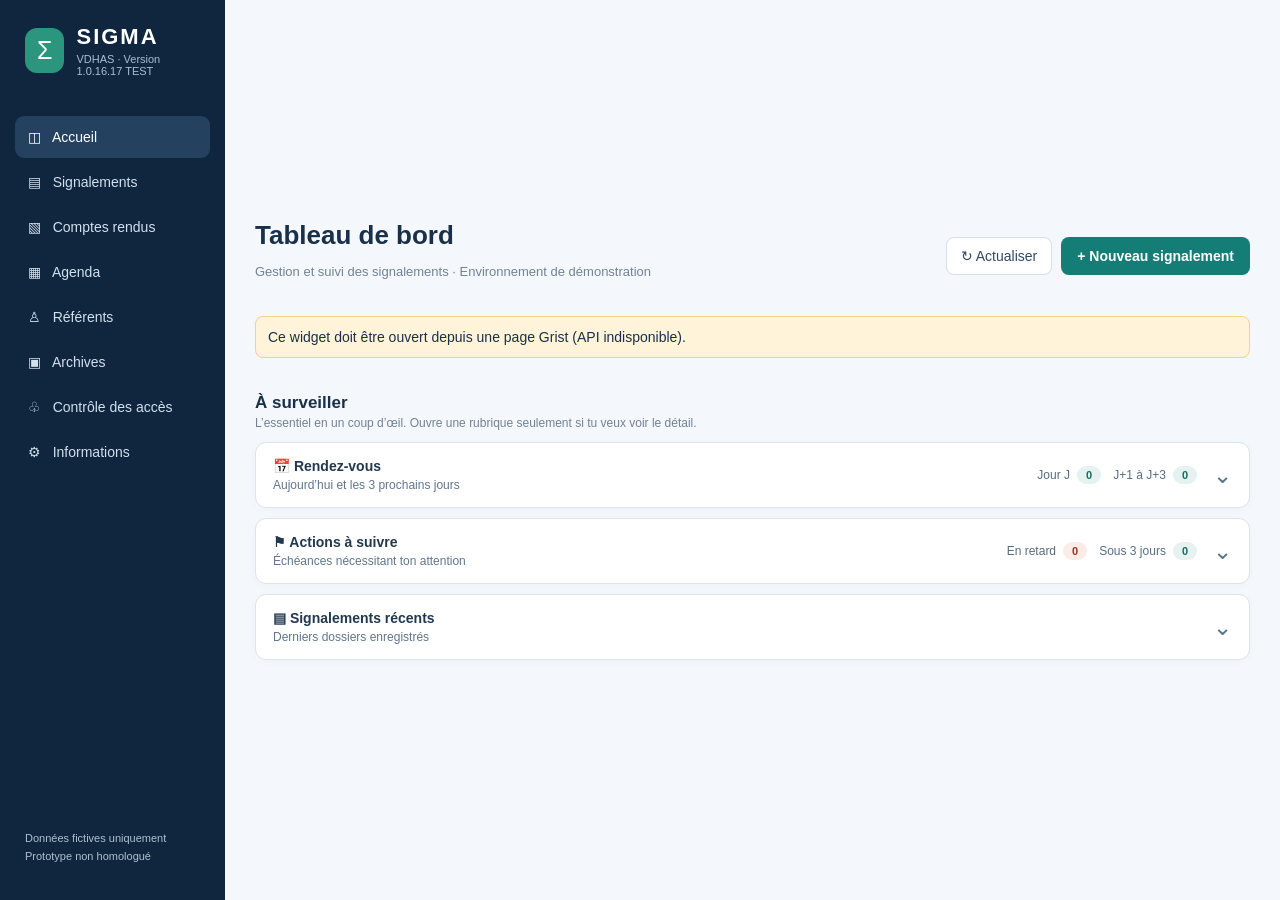
==== index.html @ c0d32aaf "Add files via upload" ====
<!DOCTYPE html>

<html lang="fr"><head><meta charset="utf-8"/><meta content="width=device-width,initial-scale=1" name="viewport"/><title>SIGMA — Signalements</title><link href="style.css" rel="stylesheet"/><script src="https://docs.getgrist.com/grist-plugin-api.js"></script></head>
<body><div class="shell"><aside class="sidebar"><div class="brand"><span class="brand-icon">Σ</span><div><strong>SIGMA</strong><small>VDHAS · Version 1.0.16.17 TEST</small></div></div><nav><button class="nav active" data-view="dashboard">◫   Accueil</button><button class="nav" data-view="dossiers">▤   Signalements</button><button class="nav" data-view="documents">▧   Comptes rendus</button><button class="nav" data-view="agenda">▦   Agenda</button><button class="nav" data-view="users">♙   Référents</button><button class="nav" data-view="archives">▣   Archives</button><button class="nav" data-view="audit">♧   Contrôle des accès</button><button class="nav" data-view="settings">⚙   Informations</button></nav><div class="side-foot">Données fictives uniquement<br/>Prototype non homologué</div></aside>
<main><header><div><h1 id="page-title">Tableau de bord</h1><p class="muted">Gestion et suivi des signalements · Environnement de démonstration</p></div><div class="head-actions"><button class="secondary" id="refresh">↻ Actualiser</button><button class="primary" id="add">+ Nouveau signalement</button></div></header><div aria-live="polite" id="notice" role="status"></div><section class="view" id="dashboard">
<div class="metrics" id="metrics"></div>
<div class="sigma-home-intro"><h2>À surveiller</h2><p class="muted">L’essentiel en un coup d’œil. Ouvre une rubrique seulement si tu veux voir le détail.</p></div>
<div class="sigma-home-compact">
<details class="sigma-home-detail" id="sigma-home-rdv-detail">
<summary><span class="sigma-home-detail-heading"><strong>📅 Rendez-vous</strong><small>Aujourd’hui et les 3 prochains jours</small></span><span class="sigma-home-counters"><span>Jour J <b aria-live="polite" class="home-count" id="home-today-count">0</b></span><span>J+1 à J+3 <b aria-live="polite" class="home-count" id="home-next-count">0</b></span></span><span aria-hidden="true" class="sigma-home-chevron">⌄</span></summary>
<div class="sigma-home-detail-content"><div class="sigma-home-detail-actions"><button class="link" id="home-open-agenda" type="button">Ouvrir l’agenda →</button></div><div class="home-agenda-grid"><div class="home-agenda-block"><h3>Aujourd’hui</h3><div class="home-items" id="home-today"></div></div><div class="home-agenda-block"><h3>Trois prochains jours</h3><div class="home-items" id="home-next"></div></div></div></div>
</details>
<details class="sigma-home-detail" id="sigma-home-tasks-detail">
<summary><span class="sigma-home-detail-heading"><strong>⚑ Actions à suivre</strong><small>Échéances nécessitant ton attention</small></span><span class="sigma-home-counters"><span>En retard <b aria-live="polite" class="home-count sigma-late-count" id="sigma-tasks-late-count">0</b></span><span>Sous 3 jours <b aria-live="polite" class="home-count" id="sigma-tasks-next-count">0</b></span></span><span aria-hidden="true" class="sigma-home-chevron">⌄</span></summary>
<div class="sigma-home-detail-content"><div class="home-agenda-grid"><div class="home-agenda-block"><h3>Échéances dépassées</h3><div class="home-items" id="sigma-tasks-late"></div></div><div class="home-agenda-block"><h3>À échéance sous 3 jours</h3><div class="home-items" id="sigma-tasks-next"></div></div></div></div>
</details>
<details class="sigma-home-detail" id="sigma-home-recent-detail">
<summary><span class="sigma-home-detail-heading"><strong>▤ Signalements récents</strong><small>Derniers dossiers enregistrés</small></span><span aria-hidden="true" class="sigma-home-chevron">⌄</span></summary>
<div class="sigma-home-detail-content"><div class="sigma-home-detail-actions"><button class="link" id="all" type="button">Voir tous les dossiers →</button></div><div id="recent"></div></div>
</details>
</div>
</section><section class="view hidden" id="dossiers"><div class="toolbar"><input id="search" placeholder="Rechercher un numéro, un objet, une académie…" type="search"/><select id="filter-status"><option value="">Tous les statuts</option></select><select id="filter-motif"><option value="">Tous les motifs</option></select><select aria-label="Afficher les dossiers actifs ou archivés" id="filter-archive"><option value="active">Dossiers actifs</option><option value="archives">Archives</option><option value="all">Tous les dossiers</option></select><select aria-label="Année d’archivage" disabled="" id="filter-archive-year"><option value="">Toutes les années</option></select><button class="secondary" id="clear">Réinitialiser</button></div><div class="panel"><div class="panel-head"><h2>Bibliothèque des signalements</h2><span class="muted" id="count"></span></div><div class="table-wrap"><table><thead><tr><th>Numéro</th><th>Objet</th><th>Académie</th><th>Motifs</th><th>Référents affectés</th><th>Statut</th><th>Ouverture</th><th></th></tr></thead><tbody id="rows"></tbody></table></div></div></section>
<section aria-label="Archives annuelles" class="view hidden" id="archives">
<div class="panel">
<div class="panel-head"><div><h2>Archives des signalements</h2><p class="muted">Choisis une année pour consulter les dossiers clôturés archivés.</p></div><span class="muted" id="archives-total"></span></div>
<div aria-label="Années disponibles" class="sigma-archive-years" id="archives-years"></div>
<div class="hidden" id="archives-list">
<div class="sigma-archive-list-top"><button class="secondary" id="archives-back" type="button">← Toutes les années</button><h3 id="archives-selected-title"></h3></div>
<label class="sigma-archive-search">Rechercher dans cette année<input id="archives-search" placeholder="Numéro, objet, académie…" type="search"/></label>
<span class="muted" id="archives-year-count"></span>
<div class="table-wrap"><table><thead><tr><th>Numéro</th><th>Objet</th><th>Académie</th><th>Motifs</th><th>Référents affectés</th><th>Statut</th><th>Ouverture</th><th></th></tr></thead><tbody id="archives-rows"></tbody></table></div>
</div>
</div>
</section><section class="view hidden" id="suivi"><div class="panel"><div class="panel-head"><h2 id="suivi-title">Fiche du dossier</h2><button class="secondary" id="suivi-back" type="button">← Retour aux signalements</button></div><p class="muted">Données fictives uniquement. Ce module est réservé à l’interface d’administration ; les nouvelles tables doivent être interdites aux référents dans les ACL Grist.</p><div id="suivi-content">
<div class="sigma-dossier-bar"><div><span class="sigma-eyebrow">Dossier sélectionné</span><div class="sigma-summary-caption" id="suivi-summary-caption"></div></div><button class="primary" id="suivi-edit" type="button">Modifier les informations</button></div>
<div aria-label="Rubriques du dossier" class="sigma-tabs" data-sigma-tabs="suivi" role="tablist"><button aria-controls="suivi-tab-overview" aria-selected="true" class="sigma-tab active" data-tab-target="suivi-tab-overview" id="btn-suivi-tab-overview" role="tab" type="button">Vue d’ensemble</button><button aria-controls="suivi-tab-0" aria-selected="false" class="sigma-tab" data-tab-target="suivi-tab-0" id="btn-suivi-tab-0" role="tab" type="button">Personnes</button><button aria-controls="suivi-tab-1" aria-selected="false" class="sigma-tab" data-tab-target="suivi-tab-1" id="btn-suivi-tab-1" role="tab" type="button">Traitement</button><button aria-controls="suivi-tab-2" aria-selected="false" class="sigma-tab" data-tab-target="suivi-tab-2" id="btn-suivi-tab-2" role="tab" type="button">Rendez-vous</button><button aria-controls="suivi-tab-3" aria-selected="false" class="sigma-tab" data-tab-target="suivi-tab-3" id="btn-suivi-tab-3" role="tab" type="button">Comptes rendus</button><button aria-controls="suivi-tab-4" aria-selected="false" class="sigma-tab" data-tab-target="suivi-tab-4" id="btn-suivi-tab-4" role="tab" type="button">Historique</button></div><div aria-labelledby="btn-suivi-tab-overview" class="suivi-section" id="suivi-tab-overview" role="tabpanel">
<div class="sigma-overview-grid" id="suivi-overview"></div>
<details class="sigma-archive-control hidden" id="sigma-archive-control"><summary>Classement et archivage du dossier</summary><div class="sigma-archive-inner"><p class="muted" id="sigma-archive-state"></p><label id="sigma-archive-year-wrap">Année de classement <select aria-label="Année d’archivage" id="sigma-archive-year"></select></label><label for="sigma-archive-reason" id="sigma-archive-reason-label">Motif d’archivage (facultatif)</label><textarea id="sigma-archive-reason" maxlength="500" placeholder="Préciser si nécessaire…" rows="2"></textarea><button class="secondary" id="sigma-archive-button" type="button">Archiver ce dossier</button><p class="muted sigma-archive-help">Le classement ne supprime aucun document et ne remplace pas les contrôles d’accès Grist.</p></div></details>
<details class="sigma-archive-history" id="sigma-archive-history"><summary>Historique de l’archivage <span class="muted" id="sigma-archive-history-count"></span></summary><ol id="sigma-archive-history-list"></ol></details>
<div class="sigma-overview-actions"><h3>Accès rapide</h3><div class="sigma-overview-shortcuts">
<button class="secondary" data-dossier-tab="suivi-tab-0" type="button">Personnes concernées</button>
<button class="secondary" data-dossier-tab="suivi-tab-1" type="button">Actions et mesures</button>
<button class="secondary" data-dossier-tab="suivi-tab-2" type="button">Rendez-vous</button>
<button class="secondary" data-dossier-tab="suivi-tab-3" type="button">Comptes rendus</button>
<button class="secondary" data-dossier-tab="suivi-tab-4" type="button">Historique</button>
</div></div></div><div aria-labelledby="btn-suivi-tab-0" class="suivi-section hidden" id="suivi-tab-0" role="tabpanel"><details class="sigma-fold" open=""><summary><span>Personnes concernées</span></summary><div class="sigma-fold-body"><div class="panel-head"><button class="primary" id="suivi-add-person" type="button">+ Nouvelle personne</button></div><div class="table-wrap"><table><thead><tr><th>Identifiant fictif / libellé</th><th>Rôle dans le dossier</th><th>Catégorie</th><th>Action</th></tr></thead><tbody id="suivi-personnes"></tbody></table></div><form class="inline-form" id="existing-person-form"><label>Personne déjà enregistrée<select id="suivi-existing-person" required=""></select></label><label>Rôle dans ce dossier<select id="suivi-existing-role" required=""></select></label><button class="secondary" type="submit">Associer au dossier</button></form></div></details></div><div aria-labelledby="btn-suivi-tab-1" class="suivi-section hidden" id="suivi-tab-1" role="tabpanel"><details class="sigma-fold"><summary><span>Actions et mesures</span></summary><div class="sigma-fold-body"><form class="form-grid" id="action-form"><label>Date<input id="action-date" required="" type="date"/></label><label>Type d’action<select id="action-type" required=""></select></label><label>État<select id="action-etat"><option value="prévue">Prévue</option><option value="en cours">En cours</option><option value="réalisée">Réalisée</option><option value="annulée">Annulée</option></select></label><label>Date limite (facultative)<input id="action-deadline" type="date"/><small class="muted">Échéance prévisionnelle, distincte de la date de l’action</small></label><label class="wide">Description fictive<textarea id="action-description" maxlength="3000" required="" rows="3"></textarea></label><div class="form-actions wide"><button class="primary" id="action-save" type="submit">Ajouter l’action</button></div></form><div class="table-wrap"><table><thead><tr><th>Date</th><th>Type</th><th>Description</th><th>Échéance</th><th>État</th><th>Suivi</th></tr></thead><tbody id="suivi-actions"></tbody></table></div></div></details></div><div aria-labelledby="btn-suivi-tab-2" class="suivi-section hidden" id="suivi-tab-2" role="tabpanel"><details class="sigma-fold"><summary><span>Rendez-vous et échéances du dossier</span></summary><div class="sigma-fold-body"><div class="panel-head"><button class="primary" id="suivi-add-rdv" type="button">+ Ajouter un rendez-vous</button></div><div class="table-wrap"><table><thead><tr><th>Début</th><th>Fin</th><th>Type</th><th>Objet</th><th>Responsable</th><th>État</th><th>Action</th></tr></thead><tbody id="suivi-rdv"></tbody></table></div></div></details></div><div aria-labelledby="btn-suivi-tab-3" class="suivi-section hidden" id="suivi-tab-3" role="tabpanel"><details class="sigma-fold"><summary><span>Comptes rendus et documents</span></summary><div class="sigma-fold-body"><div class="panel-head"><button class="primary" id="suivi-add-document" type="button">+ Nouveau compte rendu</button></div><p class="muted">Chaque validation conserve une version non modifiable depuis le widget. Consultation des versions antérieures disponible.</p><div class="table-wrap"><table><thead><tr><th>Titre</th><th>Type</th><th>État</th><th>Version</th><th>Action</th></tr></thead><tbody id="suivi-documents"></tbody></table></div></div></details></div><div aria-labelledby="btn-suivi-tab-4" class="suivi-section hidden" id="suivi-tab-4" role="tabpanel"><details class="sigma-fold"><summary><span>Historique des changements de statut</span></summary><div class="sigma-fold-body"><p class="muted">Historique alimenté automatiquement à partir de la V0.5, sans reconstitution des changements antérieurs. L’auteur indiqué est technique et ne constitue pas une preuve d’identité.</p><div class="table-wrap"><table><thead><tr><th>Date</th><th>Ancien statut</th><th>Nouveau statut</th><th>Commentaire</th></tr></thead><tbody id="suivi-historique"></tbody></table></div></div></details></div></div></div></section><section class="view hidden" id="documents"><div class="panel"><div class="panel-head"><h2>Comptes rendus et documents</h2><button class="primary" id="documents-add" type="button">+ Nouveau compte rendu</button></div><p class="muted">Rédaction et versionnement des comptes rendus fictifs. Les versions validées restent conservées dans VERSIONS_DOCUMENTS. Pas de pièce jointe, signature ni partage externe dans cette version.</p><div class="toolbar"><select id="documents-dossier"><option value="">Tous les dossiers</option></select><select id="documents-statut"><option value="">Tous les statuts</option><option value="Brouillon">Brouillon</option><option value="Validé">Validé</option></select></div><div class="table-wrap"><table><thead><tr><th>Dossier</th><th>Titre</th><th>Type</th><th>État</th><th>Dernière version</th><th>Action</th></tr></thead><tbody id="documents-rows"></tbody></table></div></div></section><section class="view hidden" id="agenda"><div class="panel"><div class="panel-head"><h2>Agenda des rendez-vous et échéances</h2><button class="primary" id="agenda-add" type="button">+ Nouvel événement</button></div><p class="muted">Vue de planification de l'administration. Évitez toute information sensible dans les objets et lieux. Aucun courriel ni rappel automatique n'est envoyé.</p><div class="agenda-toolbar"><button aria-label="Période précédente" class="secondary" id="agenda-prev" type="button">←</button><button class="secondary" id="agenda-today" type="button">Aujourd’hui</button><button aria-label="Période suivante" class="secondary" id="agenda-next" type="button">→</button><strong id="agenda-range"></strong><select aria-label="Vue agenda" id="agenda-mode"><option value="jour">Jour</option><option selected="" value="semaine">Semaine</option><option value="mois">Mois</option></select><select aria-label="Filtrer par dossier" id="agenda-dossier"><option value="">Tous les dossiers</option></select><select aria-label="Filtrer par statut" id="agenda-status"><option value="">Tous les états</option><option>Prévu</option><option>Confirmé</option><option>Reporté</option><option>Réalisé</option><option>Annulé</option></select></div><div class="panel-head"><span class="muted" id="agenda-count"></span></div><div class="table-wrap"><table><thead><tr><th>Début</th><th>Fin</th><th>Dossier</th><th>Type</th><th>Objet</th><th>Responsable</th><th>État</th><th>Action</th></tr></thead><tbody id="agenda-rows"></tbody></table></div></div></section><section class="view hidden" id="users"><div class="panel"><div class="panel-head"><h2>Référents et profils de test</h2><button class="primary" id="add-user">+ Ajouter un référent</button></div><p class="muted" style="padding:0 16px">Étape 1 : créez un profil. Étape 2 : cliquez sur « Gérer les accès » pour choisir les dossiers et les droits Lecture / Modification. Les habilitations sont déclaratives et ne remplacent pas les ACL Grist.</p><div class="table-wrap"><table><thead><tr><th>Nom</th><th>Adresse électronique</th><th>Académie</th><th>Rôle</th><th>Actif</th><th>Dossiers affectés</th><th>Actions</th></tr></thead><tbody id="user-rows"></tbody></table></div></div></section><section class="view hidden" id="audit"><div class="panel"><div class="panel-head"><h2>Audit des affectations</h2><button class="secondary" id="run-audit" type="button">↻ Recontrôler</button></div><p class="muted">Contrôles de cohérence des tables UTILISATEURS et HABILITATIONS. Cette analyse ne vérifie pas les règles d'accès Grist et ne prouve pas le cloisonnement des dossiers.</p><div aria-live="polite" class="audit-metrics" id="audit-metrics"></div><div class="table-wrap"><table><thead><tr><th>Gravité</th><th>Contrôle</th><th>Élément</th><th>Correction conseillée</th></tr></thead><tbody id="audit-rows"></tbody></table></div></div><div class="panel prose"><h2>Avant de partager le document</h2><p><strong>Statut sécurité : tests de simulation des ACL effectués, audits réels et nouvelles tables à vérifier.</strong> Les affectations ne constituent toujours pas des restrictions. Le test de non-accès doit être réalisé avec des comptes Grist séparés dans une copie isolée avant tout déploiement.</p><p>Consultez le fichier <code>docs/ACL_PILOTE_V0.3.md</code> inclus dans le ZIP, notamment les vérifications des tables liées et de l'API.</p></div></section><section class="view hidden" id="settings"><div class="panel prose"><h2>À propos de cette version</h2><p>V0.9 : demandes de partage, version figée, revue interne et historique des décisions (aucun accès externe) ; V0.9 : commentaires internes et projets de partage non actifs ; V0.7 : comptes rendus et versions ; V0.6 : agenda, rendez-vous et échéances ; V0.5 : personnes, actions et historique des statuts. Les nouvelles tables ne doivent être accessibles qu’aux gestionnaires habilités. Ce prototype utilise les tables Grist comme base de données. Les référents et affectations sont administrables en V0.3. Les habilitations de la table HABILITATIONS ne sont pas des ACL : consultez le guide de sécurité pour appliquer les restrictions effectives dans Grist.</p><p><strong>Important :</strong> l'autorisation « accès complet au document » donnée au widget ne constitue pas une protection des données. Ne pas y saisir de signalements réels ni inviter d'utilisateurs non habilités.</p><p>Les noms et situations fournis sont inventés. Un utilisateur de test disposant des droits d'édition Grist peut modifier les lignes directement depuis les tables.</p></div></section></main></div>
<div aria-labelledby="modal-title" aria-modal="true" class="overlay hidden" id="modal" role="dialog"><div class="dialog"><div class="dialog-head"><h2 id="modal-title">Nouveau signalement</h2><button aria-label="Fermer" class="icon-button" id="close">✕</button></div><form id="record-form"><input id="record-id" type="hidden"/><div class="form-grid"><label>Numéro de dossier <input id="numero" maxlength="40" placeholder="Généré automatiquement à la création" readonly=""/></label><label>Date de réception <input id="date" required="" type="date"/></label><label>Objet synthétique <input id="objet" maxlength="180" placeholder="Ex. Situation signalée dans un service" required=""/></label><label>Académie <select id="academie" required=""></select></label><label>Statut <select id="statut" required=""></select></label><label>Référent (libellé fictif) <input id="referent" maxlength="120" placeholder="Ex. Référent A"/></label><div aria-labelledby="sigma-assignments-title" class="wide sigma-checkbox-field" role="group"><span class="sigma-checkbox-title" id="sigma-assignments-title">Affectations de référents (propriétaire TEST seulement)</span><div class="checks" id="assignments"></div><small class="muted">Les affectations sont enregistrées dans HABILITATIONS. Elles ne sécurisent pas le dossier sans règles d’accès Grist.</small></div><div aria-labelledby="sigma-motifs-title" class="wide sigma-checkbox-field" role="group"><span class="sigma-checkbox-title" id="sigma-motifs-title">Motifs (plusieurs choix possibles)</span><div class="checks" id="motifs"></div></div><label class="wide">Résumé non nominatif (tests uniquement)<textarea id="resume" maxlength="3000" placeholder="Décrire uniquement une situation fictive" rows="4"></textarea></label></div><div class="form-actions"><button class="secondary" id="cancel" type="button">Annuler</button><button class="primary" id="save" type="submit">Enregistrer</button></div></form></div></div>
<div aria-labelledby="user-title" aria-modal="true" class="overlay hidden" id="user-modal" role="dialog"><div class="dialog"><div class="dialog-head"><h2 id="user-title">Ajouter un référent</h2><button aria-label="Fermer" class="icon-button" id="user-close">✕</button></div><form id="user-form"><input id="user-id" type="hidden"/><div class="form-grid"><label>Nom affiché<input id="user-name" maxlength="120" required=""/></label><label>Adresse électronique<input id="user-email" maxlength="200" required="" type="email"/></label><label>Académie<select id="user-academie" required=""></select></label><label>Profil<select id="user-role"><option value="referent">Référent</option><option value="coordinateur">Coordinateur</option><option value="central">Administrateur métier</option></select></label><label class="wide user-active-toggle"><input checked="" id="user-actif" type="checkbox"/> Référent actif</label></div><div class="form-actions"><button class="secondary" id="user-cancel" type="button">Annuler</button><button class="primary" id="user-save" type="submit">Enregistrer le référent</button></div></form></div></div><div aria-labelledby="access-title" aria-modal="true" class="overlay hidden" id="access-modal" role="dialog"><div class="dialog"><div class="dialog-head"><h2 id="access-title">Affecter des dossiers</h2><button aria-label="Fermer" class="icon-button" id="access-close" type="button">✕</button></div><form id="access-form"><input id="access-user-id" type="hidden"/><p class="muted">Cochez les dossiers autorisés, puis choisissez Lecture ou Modification pour chacun. Le résultat est enregistré dans HABILITATIONS. Ces choix ne constituent pas encore une restriction de sécurité Grist.</p><div class="access-list" id="access-dossiers"></div><div class="form-actions"><button class="secondary" id="access-cancel" type="button">Annuler</button><button class="primary" id="access-save" type="submit">Enregistrer les affectations</button></div></form></div></div><div aria-labelledby="rdv-title" aria-modal="true" class="overlay hidden" id="rdv-modal" role="dialog"><div class="dialog"><div class="dialog-head"><h2 id="rdv-title">Nouveau rendez-vous</h2><button aria-label="Fermer" class="icon-button" id="rdv-close" type="button">✕</button></div><form id="rdv-form"><input id="rdv-id" type="hidden"/><div class="form-grid"><label>Dossier associé<select id="rdv-dossier" required=""></select></label><label>Type d'événement<select id="rdv-type" required=""></select></label><label>Début<input id="rdv-debut" required="" type="datetime-local"/></label><label>Fin<input id="rdv-fin" required="" type="datetime-local"/></label><label>Responsable<select id="rdv-responsable"></select></label><label>Statut<select id="rdv-statut" required=""></select></label><label>Modalité<select id="rdv-modalite"><option>Présentiel</option><option>Téléphone</option><option>Visioconférence</option><option>Autre</option></select></label><label>Lieu générique (facultatif)<input id="rdv-lieu" maxlength="180" placeholder="Sans détail sensible"/></label><label class="wide">Objet synthétique<input id="rdv-objet" maxlength="180" placeholder="Ex. Entretien de suivi — fictif" required=""/></label><div aria-labelledby="sigma-rdv-personnes-title" class="wide sigma-checkbox-field" role="group"><span class="sigma-checkbox-title" id="sigma-rdv-personnes-title">Participants concernés (personnes déjà liées au dossier)</span><div class="checks" id="rdv-personnes"></div></div><label class="wide">Commentaire interne fictif<textarea id="rdv-commentaire" maxlength="2000" rows="3"></textarea></label></div><div class="form-actions"><button class="secondary hidden" id="rdv-delete" type="button">Annuler ce rendez-vous</button><button class="secondary" id="rdv-cancel" type="button">Fermer</button><button class="primary" id="rdv-save" type="submit">Enregistrer</button></div></form></div></div><div aria-labelledby="person-title" aria-modal="true" class="overlay hidden" id="person-modal" role="dialog"><div class="dialog"><div class="dialog-head"><h2 id="person-title">Ajouter une personne fictive</h2><button aria-label="Fermer" class="icon-button" id="person-close" type="button">✕</button></div><form id="person-form"><div class="form-grid"><label>Libellé fictif<input id="person-label" maxlength="120" placeholder="Ex. Personne TEST 01" required=""/></label><label>Catégorie / fonction (facultatif)<input id="person-category" maxlength="120" placeholder="Ex. Agent fictif"/></label><label class="wide">Rôle dans ce dossier<select id="person-role" required=""></select></label></div><div class="form-actions"><button class="secondary" id="person-cancel" type="button">Annuler</button><button class="primary" id="person-save" type="submit">Ajouter au dossier</button></div></form></div></div><div aria-labelledby="document-title" aria-modal="true" class="overlay hidden" id="document-modal" role="dialog"><div class="dialog document-dialog"><div class="dialog-head"><h2 id="document-title">Nouveau compte rendu</h2><button aria-label="Fermer" class="icon-button" id="document-close" type="button">✕</button></div><div aria-label="Sections du compte rendu" class="sigma-tabs sigma-document-tabs" data-sigma-tabs="document" role="tablist"><button aria-controls="document-tab-edit" aria-selected="true" class="sigma-tab active" data-tab-target="document-tab-edit" id="btn-document-tab-edit" role="tab" type="button">Rédaction</button><button aria-controls="document-tab-history" aria-selected="false" class="sigma-tab" data-tab-target="document-tab-history" disabled="" id="btn-document-tab-history" role="tab" type="button">Versions</button><button aria-controls="document-tab-read" aria-selected="false" class="sigma-tab" data-tab-target="document-tab-read" disabled="" id="btn-document-tab-read" role="tab" type="button">Relecture interne</button><button aria-controls="document-tab-share" aria-selected="false" class="sigma-tab" data-tab-target="document-tab-share" disabled="" id="btn-document-tab-share" role="tab" type="button">Validation externe et diffusion</button><button aria-controls="document-tab-tracking" aria-selected="false" class="sigma-tab" data-tab-target="document-tab-tracking" disabled="" id="btn-document-tab-tracking" role="tab" type="button">Suivi des partages</button></div><form id="document-form"><input id="document-id" type="hidden"/><div aria-labelledby="btn-document-tab-edit" class="sigma-tab-panel" id="document-tab-edit" role="tabpanel"><div class="form-grid"><label>Dossier<select id="document-dossier" required=""></select></label><label>Type<select id="document-type"><option>Compte rendu d'entretien</option><option>Compte rendu de réunion</option><option>Note de suivi</option><option>Courrier</option><option>Autre document</option></select></label><label class="wide">Titre<input id="document-name" maxlength="180" required=""/></label><label class="wide">Contenu du document (fictif uniquement)<textarea id="document-content" maxlength="30000" required="" rows="12"></textarea></label><label class="wide">Mention d'auteur (non certifiée)<input id="document-author" maxlength="120" value="Widget SIGMA"/></label></div><div class="form-actions"><button class="secondary" id="document-cancel" type="button">Fermer</button><button class="secondary hidden" id="document-revision" type="button">Nouvelle révision</button><button class="secondary" id="document-save" type="submit">Enregistrer le brouillon</button><button class="primary" id="document-validate" type="button">Valider</button></div></div><div aria-labelledby="btn-document-tab-history" class="sigma-tab-panel hidden" id="document-tab-history" role="tabpanel"><div class="document-versions hidden" id="document-versions"><details class="sigma-fold"><summary>Historique des versions</summary><div class="sigma-fold-body"><div id="document-versions-list"></div><p class="muted">Une version validée ne peut pas être écrasée par le widget. Les propriétaires du document Grist conservent toutefois la capacité technique de modifier les tables.</p></div></details></div></div></form><div aria-labelledby="btn-document-tab-read" class="sigma-tab-panel hidden" id="document-tab-read" role="tabpanel"><section aria-label="Lecture et commentaires" class="sigma-document-reading"><p class="muted">Sélectionne une version : son texte et les commentaires internes des gestionnaires apparaissent ensemble. Ces commentaires ne doivent jamais être transmis dans une copie destinée à la personne concernée.</p><div class="sigma-read-layout"><section aria-label="Texte de la version" class="sigma-read-text"><h3>Texte du compte rendu</h3><p class="muted" id="read-version-meta"></p><div aria-label="Contenu de la version sélectionnée" class="sigma-read-content" id="read-version-content" role="region"></div></section><section aria-label="Commentaires de la version" class="sigma-read-comments"><h3>Commentaires internes de cette version</h3><div id="document-comments-list"></div><form class="collab-form" id="comment-form"><input id="comment-doc-id" type="hidden"/><div class="form-grid"><label>Version commentée<select id="comment-version" required=""></select></label><label>Auteur (mention déclarative)<input id="comment-author" maxlength="120" required="" value="Gestionnaire SIGMA TEST"/></label><label class="wide">Observation interne<textarea id="comment-content" maxlength="3000" required="" rows="3"></textarea></label></div><div class="form-actions"><button class="secondary" id="comment-save" type="submit">Ajouter le commentaire</button></div></form></section></div></section></div><div aria-labelledby="btn-document-tab-share" class="sigma-tab-panel hidden" id="document-tab-share" role="tabpanel"><section aria-label="Partages préparatoires" class="document-versions hidden" id="document-collaboration"><h3>Validation externe et diffusion</h3><div class="sigma-workflow-guide"><h4>À qui transmettre ce compte rendu ?</h4><p><strong>Relecture interne :</strong> réservée aux gestionnaires habilités, dans l’onglet « Relecture interne ». Les commentaires internes ne sont pas transmis aux invités.</p><p><strong>Validation par la personne concernée :</strong> circuit de demandes de correction et validation finale en cours de développement. Ne pas utiliser le partage préparatoire comme preuve de validation.</p><p><strong>Diffusion à un destinataire :</strong> prépare une copie d’une version validée, avec droit de lecture ou de commentaire. L’accès externe reste fermé tant que les ACL et le circuit de consultation ne sont pas vérifiés.</p></div><p class="sigma-share-security" role="status"><strong>TEST — accès externe fermé.</strong> Le compte rendu est préparé pour un destinataire, mais aucun lien de consultation n’est activé. L’expiration et la révocation côté serveur restent à valider.</p><div class="sigma-share-intro"><h4>Que souhaites-tu faire ?</h4><p><strong>Transmettre une copie à un destinataire :</strong> utilise le formulaire ci-dessous, puis retrouve sa demande dans le suivi.</p><p><strong>Demander la validation à la personne ayant signalé :</strong> ce circuit spécifique (validation ou demande de corrections) n’est pas encore disponible. Il ne faut pas utiliser une diffusion ordinaire à sa place.</p><p><strong>Échanger entre gestionnaires :</strong> utilise l’onglet « Relecture interne » ; ces commentaires ne sont pas visibles par les invités.</p></div><details class="sigma-fold sigma-new-share" id="sigma-new-share" open=""><summary>1. Préparer une nouvelle diffusion</summary><div class="sigma-fold-body"><p class="muted">Indique à qui tu souhaites transmettre une copie, quelle version et avec quels droits. Cette démarche ne demande pas à la personne de valider le compte rendu. En TEST, préparer une demande ne donne aucun accès externe.</p><form class="collab-form" id="share-form"><input id="share-doc-id" type="hidden"/><div class="form-grid"><label>Destinataire (TEST)<input id="share-name" maxlength="120" placeholder="Ex. Personne TEST A" required=""/></label><label>Adresse e-mail (TEST)<input id="share-email" maxlength="200" placeholder="test@example.org" required="" type="email"/></label><label>Version validée à partager<select id="share-version" required=""></select></label><label>Droit demandé<select id="share-right"><option value="lecture">Lecture</option><option value="commentaire">Lecture et commentaires</option></select></label><label>Échéance souhaitée<input id="share-expiry" required="" type="date"/></label><label class="wide">Message d'accompagnement (sans information sensible)<textarea id="share-message" maxlength="500" rows="2"></textarea></label></div><div class="form-actions"><button class="primary" id="share-save" type="submit">Enregistrer ce destinataire</button></div></form></div></details>
<details class="sigma-fold sigma-mail-fold"><summary>2. Préparer le courriel Outlook (facultatif)</summary><div class="sigma-fold-body"><div class="mail-feature">
<h3>Courriel préparatoire — aucun accès externe</h3>
<p class="muted">Choisis une demande vérifiée et un modèle : le message se prépare automatiquement. Tes corrections manuelles sont préservées ; une confirmation est demandée avant de les remplacer.</p>
<p class="muted"><strong>Attention :</strong> uniquement des informations fictives. L'ouverture d'Outlook n'envoie pas le courriel, ne partage pas le document et ne prouve aucun envoi. Aucun lien de consultation n'est généré.</p>
<div class="form-grid">
<label>Demande vérifiée<select id="mail-share"><option value="">Sélectionner une demande vérifiée…</option></select></label>
<label>Modèle actif<select id="mail-template"><option value="">Sélectionner un modèle…</option></select></label>
<label class="wide">Objet modifiable<input id="mail-subject" maxlength="250"/></label>
<label class="wide">Message modifiable<textarea id="mail-body" maxlength="10000" rows="7"></textarea></label>
</div>
<div class="form-actions"><button class="secondary" id="mail-preview" type="button">Actualiser depuis le modèle (remplacer)</button><button class="secondary" id="mail-copy" type="button">Copier le courriel</button><button class="primary" id="mail-open" type="button">Ouvrir la messagerie</button></div>
<p aria-live="polite" class="muted" id="mail-info"></p>
<details class="mail-model-admin"><summary>Gérer les modèles de courriels</summary>
<p class="muted">Variables autorisées : {destinataire}, {droit}, {expiration}, {version}. Les noms de dossier, les faits et les données nominatives ne sont jamais ajoutés automatiquement.</p>
<form class="collab-form" id="mail-template-form"><input id="mail-template-id" type="hidden"/>
<div class="form-grid">
<label>Code unique<input id="mail-model-code" maxlength="60" required=""/></label>
<label>Libellé<input id="mail-model-label" maxlength="150" required=""/></label>
<label class="wide">Objet du modèle<input id="mail-model-subject" maxlength="250" required=""/></label>
<label class="wide">Corps du modèle<textarea id="mail-model-body" maxlength="10000" required="" rows="5"></textarea></label>
<label class="active-check"><input checked="" id="mail-model-active" type="checkbox"/> Modèle actif</label>
</div><div class="form-actions"><button class="secondary" id="mail-model-new" type="button">Nouveau modèle</button><button class="primary" id="mail-model-save" type="submit">Enregistrer le modèle</button></div></form>
</details>
</div>
</div></details></section></div><div aria-labelledby="btn-document-tab-tracking" class="sigma-tab-panel hidden" id="document-tab-tracking" role="tabpanel"><section class="document-versions hidden" id="document-tracking"><h3>Suivi des partages</h3><p class="muted">Retrouve les destinataires déjà enregistrés, contrôle les demandes et consulte l’historique. Pour créer une nouvelle diffusion, utilise l’onglet « Validation externe et diffusion ».</p><details class="sigma-fold sigma-tracking-search"><summary id="sigma-exchanges-heading">Rechercher un destinataire</summary><div class="sigma-fold-body sigma-exchanges">
<p class="muted">Recherche rapide parmi les destinataires déjà enregistrés. Les commentaires des invités restent dans SIGMA - Consultations et ne sont pas consultables ici.</p>
<label class="sigma-exchange-search">Rechercher un destinataire ou un statut <input autocomplete="off" id="sigma-exchange-filter" maxlength="200" placeholder="Nom, adresse, statut…" type="search"/></label>
<p aria-live="polite" class="muted" id="sigma-exchange-summary"></p>
<div aria-live="polite" id="sigma-invited-exchanges"></div>
</div></details><details class="sigma-fold sigma-tracking-list" id="sigma-tracking-list"><summary>Demandes en cours et historique</summary><div class="sigma-fold-body"><div id="document-shares-list"></div></div></details></section></div></div></div><div aria-label="Consultation version" aria-modal="true" class="overlay hidden" id="version-modal" role="dialog"><div class="dialog document-dialog"><div class="dialog-head"><h2 id="version-title">Version</h2><button class="icon-button" id="version-close" type="button">✕</button></div><p class="muted" id="version-metadata"></p><pre class="version-content" id="version-content"></pre></div></div><script src="app.js"></script></body></html>
---- style.css ----
:root{font-family:Inter,"Segoe UI",Arial,sans-serif;color:#19304a;background:#f4f7fb;font-size:14px}*{box-sizing:border-box}body{margin:0}.shell{min-height:100vh;display:grid;grid-template-columns:225px minmax(0,1fr)}.sidebar{background:#10263f;color:#fff;display:flex;flex-direction:column;padding:24px 15px}.brand{display:flex;gap:12px;align-items:center;margin:0 10px 36px}.brand strong{display:block;letter-spacing:2px;font-size:22px}.brand small{display:block;color:#a7bfd2;font-size:11px;margin-top:3px}.brand-icon{background:#2b967d;padding:8px 12px;border-radius:12px;font-size:25px}.nav{display:block;width:100%;border:0;background:transparent;color:#d2e0ed;text-align:left;padding:13px;border-radius:9px;cursor:pointer;margin:3px 0}.nav.active,.nav:hover{background:#24425f;color:#fff}.side-foot{margin-top:auto;color:#adc1d0;font-size:11px;line-height:1.7;padding:10px}main{padding:30px;min-width:0;max-width:1500px;width:100%;margin:auto}header{display:flex;justify-content:space-between;align-items:center;gap:15px;margin-bottom:24px;flex-wrap:wrap}h1{font-size:26px;margin:0 0 5px}h2{font-size:17px;margin:0}.muted{color:#728297;font-size:13px}.head-actions{display:flex;gap:9px}button{font:inherit;cursor:pointer}button:disabled{opacity:.5;cursor:not-allowed}.primary{border:0;border-radius:8px;background:#147d75;color:white;padding:11px 16px;font-weight:600}.primary:hover{background:#096c64}.secondary{border:1px solid #d5deea;border-radius:8px;background:#fff;color:#314964;padding:10px 14px}.secondary:hover{background:#edf4fa}.link{border:0;background:transparent;color:#147d75;font-weight:600}.metrics{display:grid;grid-template-columns:repeat(4,minmax(0,1fr));gap:14px;margin-bottom:20px}.metric,.panel{background:#fff;border:1px solid #e0e8f0;border-radius:12px;box-shadow:0 3px 15px #10263f08}.metric{padding:20px}.metric b{display:block;font-size:27px;margin-top:7px}.metric span{color:#61758c;font-size:12px}.panel{padding:18px;margin-bottom:16px}.panel-head{display:flex;justify-content:space-between;align-items:center;gap:12px;margin-bottom:14px}.toolbar{display:flex;gap:10px;flex-wrap:wrap;margin-bottom:16px}.toolbar input{flex:2;min-width:200px}.toolbar select{flex:1;min-width:150px}input,select,textarea{border:1px solid #ccd8e4;border-radius:8px;padding:10px 11px;font:inherit;background:#fff;color:#21364d;max-width:100%}input:focus,select:focus,textarea:focus{outline:2px solid #a4dad2;outline-offset:1px}.table-wrap{overflow-x:auto}table{width:100%;border-collapse:collapse;text-align:left}th{color:#60758a;font-weight:600;font-size:12px;background:#f8fafc}th,td{padding:12px;border-bottom:1px solid #edf1f6;vertical-align:middle}td{font-size:13px}.pill{display:inline-block;border-radius:30px;padding:5px 10px;font-size:11px;font-weight:600;background:#eaf1fa;color:#3c658c}.pill.done{background:#e3f5ec;color:#1b7750}.pill.wait{background:#fff3da;color:#886211}.row-button{border:1px solid #c8dfde;border-radius:7px;background:#f7ffff;color:#0f756e;padding:7px 11px}.hidden{display:none!important}.overlay{position:fixed;inset:0;background:#0b1e32b0;display:flex;align-items:center;justify-content:center;padding:18px;z-index:20}.dialog{background:#fff;border-radius:14px;width:min(760px,100%);max-height:92vh;overflow:auto;padding:23px}.dialog-head{display:flex;align-items:center;justify-content:space-between;margin-bottom:20px}.icon-button{border:0;background:transparent;font-size:23px;color:#52687c}.form-grid{display:grid;grid-template-columns:1fr 1fr;gap:15px}.form-grid label{display:flex;flex-direction:column;gap:6px;font-weight:600;font-size:12px}.form-grid label.wide{grid-column:1/-1}.checks{display:flex;gap:8px;flex-wrap:wrap;padding:12px;border:1px solid #d8e1ed;border-radius:8px}.checks label{display:flex;flex-direction:row;align-items:center;font-weight:400;font-size:12px;padding:5px 8px;background:#f3f7fb;border-radius:7px}.form-actions{display:flex;justify-content:flex-end;gap:10px;margin-top:22px}.prose{line-height:1.7;max-width:760px}#notice:not(:empty){background:#fff3d9;border:1px solid #f1d48b;border-radius:8px;padding:12px;margin-bottom:15px}#notice.ok{background:#e7f6ed;border-color:#8fdbb1}@media(max-width:800px){.shell{grid-template-columns:1fr}.sidebar{padding:12px;flex-direction:row;gap:10px;align-items:center;flex-wrap:wrap}.brand{margin:0}.sidebar nav{display:flex;gap:2px}.nav{padding:8px}.side-foot{display:none}main{padding:15px}.metrics{grid-template-columns:repeat(2,1fr)}.form-grid{grid-template-columns:1fr}.form-grid label.wide{grid-column:auto}}@media(max-width:460px){.metrics{grid-template-columns:1fr}}

/* V0.2 : affectations */
.assign-item{display:flex!important;align-items:center;gap:10px;flex-wrap:wrap;min-height:34px}.assign-item span{flex:1}.assign-item small{color:var(--muted,#64748b)}.assign-item select{min-width:135px;max-width:180px}.assign-item input{width:auto!important}

/* V0.2.1 : gestion explicite des affectations dans le module Référents */
.access-list{display:flex;flex-direction:column;gap:8px;max-height:48vh;overflow-y:auto;margin-top:14px}.access-item{display:flex;align-items:center;gap:12px;padding:12px;border:1px solid #d8e1ed;border-radius:8px;font-size:13px}.access-item>span{flex:1;min-width:0}.access-item strong,.access-item small{display:block}.access-item small{color:#66778b;margin-top:3px}.access-item select{min-width:150px}.access-item input{flex-shrink:0}@media(max-width:560px){.access-item{flex-wrap:wrap}.access-item select{width:100%}}

/* SIGMA V0.2.1 - Alignement de la case Référent actif */
.form-grid label.user-active-toggle {
  flex-direction: row;
  align-items: center;
  justify-content: flex-start;
  gap: 8px;
}
.form-grid label.user-active-toggle input[type="checkbox"] {
  width: 16px;
  height: 16px;
  margin: 0;
  padding: 0;
  flex: 0 0 16px;
  accent-color: #147d75;
}

/* SIGMA V0.3 — audit des affectations */
.audit-metrics{display:grid;grid-template-columns:repeat(4,minmax(0,1fr));gap:10px;margin:16px 0}.audit-stat{background:#f6f9fc;border:1px solid #dbe5ed;border-radius:9px;padding:13px}.audit-stat b{display:block;font-size:23px}.audit-stat span{color:#61758c;font-size:12px}.pill.audit-error{background:#fbe9e9;color:#9f2727}@media(max-width:800px){.audit-metrics{grid-template-columns:repeat(2,minmax(0,1fr))}}

/* SIGMA V0.5 : suivi par dossier */
.suivi-section{border-top:1px solid #dce6ef;margin-top:20px;padding-top:18px}.suivi-section h3{font-size:16px;margin:0 0 14px}.inline-form{display:flex;gap:10px;align-items:end;flex-wrap:wrap;margin-top:15px}.inline-form label{display:flex;flex-direction:column;gap:5px;flex:1;min-width:180px;font-size:12px;font-weight:600}.inline-form button{min-height:39px}.form-grid>.wide{grid-column:1/-1}.suivi-section .form-grid{margin-bottom:18px}.suivi-section .form-actions{margin-top:0}.suivi-section td{overflow-wrap:anywhere}@media(max-width:700px){.inline-form{align-items:stretch}.inline-form button{width:100%}}

/* SIGMA V0.6 — agenda et modal rendez-vous */
.agenda-toolbar{display:flex;flex-wrap:wrap;gap:10px;align-items:center;margin:14px 0 20px}
.agenda-toolbar strong{min-width:205px;font-size:13px;color:#354d66}
.agenda-toolbar select{max-width:240px;min-width:135px}
#agenda .table-wrap td,#suivi-rdv td{white-space:normal;min-width:88px}
#rdv-modal .dialog{width:min(800px,100%)}
@media(max-width:700px){.agenda-toolbar strong{width:100%}.agenda-toolbar select{flex:1;max-width:none}}

/* SIGMA V0.7 — documents / historique des versions */
.document-dialog{width:min(880px,100%)}
#document-content{font-family:inherit;line-height:1.55;resize:vertical}
.version-content{white-space:pre-wrap;overflow-wrap:anywhere;max-height:55vh;overflow:auto;background:#f8fafc;border:1px solid #dce6ef;padding:20px;border-radius:8px;font-family:inherit;line-height:1.6}
.document-versions{border-top:1px solid #dce6ef;padding-top:16px;margin-top:18px}
.version-entry{display:flex;justify-content:space-between;align-items:center;gap:12px;padding:10px;border:1px solid #e1e8f0;border-radius:8px;margin:8px 0}
.version-entry small{display:block;color:#66778b;font-size:12px;margin-top:3px}
@media(max-width:600px){.version-entry{align-items:stretch;flex-direction:column}}

/* SIGMA V0.8 — collaboration documentaire, uniquement propriétaire dans ce pilote */
.collab-item{display:flex;align-items:flex-start;justify-content:space-between;gap:12px;padding:12px;margin:8px 0;border:1px solid #dce6ef;border-radius:8px;background:#fafcfe}
.collab-item>div{min-width:0;flex:1}.collab-item small{display:block;color:#728297;margin-top:5px}.comment-text{white-space:pre-wrap;overflow-wrap:anywhere;line-height:1.55}.collab-form{padding:14px;border:1px solid #dce6ef;border-radius:9px;background:#f8fafc;margin:12px 0 20px}.collab-subtitle{padding-top:20px;margin-top:20px;border-top:1px solid #dce6ef}
@media(max-width:600px){.collab-item{flex-direction:column}}

/* SIGMA V0.9 : décisions internes de partage */
.share-actions{display:flex;flex-wrap:wrap;align-items:center;gap:6px;justify-content:flex-end}.share-log{margin-top:8px}.share-log summary{cursor:pointer;font-size:12px;color:#345c77}.share-log p{margin:4px 0}.share-actions button:disabled{opacity:.45;cursor:not-allowed}

/* SIGMA V1.0 — courriels préparatoires */
.mail-feature{margin-top:24px;padding:18px;border:1px solid #d6e3eb;border-radius:10px;background:#f8fbfd}.mail-feature h3{margin-top:0}.mail-feature .mail-model-admin{margin-top:16px;border-top:1px solid #d6e3eb;padding-top:12px}.mail-model-admin summary{cursor:pointer;font-weight:650;color:#244960}.mail-feature #mail-info{margin:8px 0 0}.mail-feature .active-check{display:flex!important;flex-direction:row!important;gap:8px;align-items:center}.mail-feature .active-check input{width:16px;height:16px;margin:0;flex:none}


/* SIGMA V1.0.2 - Navigation progressive, sans changement des données */
.sigma-fold-toolbar{display:flex;align-items:center;justify-content:flex-end;flex-wrap:wrap;gap:8px;padding:10px 0 4px}
.sigma-fold-toolbar span{margin-right:auto;color:#50677e;font-size:12px}
.sigma-small-button{font-size:12px!important;padding:7px 10px!important}
.suivi-section{padding-top:0!important;margin-top:10px!important;border-top:0!important}
.sigma-fold{border:1px solid #d9e3ee;border-radius:10px;background:#fff;margin:12px 0;overflow:visible}
.sigma-fold > summary{list-style:none;display:flex;align-items:center;gap:10px;padding:15px 17px;cursor:pointer;color:#193b55;font-size:15px;font-weight:700;user-select:none;border-radius:10px}
.sigma-fold > summary::-webkit-details-marker{display:none}
.sigma-fold > summary::before{content:'▸';font-size:17px;color:#187d79;display:inline-block;width:16px;transition:transform .12s ease}
.sigma-fold[open] > summary::before{transform:rotate(90deg)}
.sigma-fold > summary:hover{background:#f2f8fa}
.sigma-fold > summary:focus-visible{outline:3px solid #258c96;outline-offset:2px}
.sigma-fold[open] > summary{border-bottom:1px solid #e4edf3;border-radius:10px 10px 0 0;background:#f6fafc}
.sigma-fold-body{padding:15px 17px 18px}
.sigma-fold-body > .panel-head{display:flex;justify-content:flex-end;margin-bottom:10px}
.sigma-fold-body > .panel-head h3{display:none}
.sigma-fold-body .mail-feature{border-top:0;margin-top:0;padding-top:0}
#document-versions,#document-collaboration{border-top:0!important;padding-top:0!important}
#document-collaboration .sigma-fold{margin:10px 0}
#document-collaboration .sigma-fold-body{padding:14px}
@media(max-width:700px){.sigma-fold-body{padding:12px}.sigma-fold-toolbar span{width:100%}.sigma-fold > summary{padding:12px}}

/* SIGMA V1.0.4 — Navigation par onglets accessible */
.sigma-tabs{display:flex;flex-wrap:wrap;align-items:center;gap:6px;border-bottom:1px solid #d7e1eb;margin:12px 0 16px;padding-bottom:8px}
.sigma-tab{appearance:none;border:1px solid #cbd8e4;background:#f5f8fc;color:#27445c;padding:10px 13px;border-radius:8px;font-weight:600;cursor:pointer;min-height:42px}
.sigma-tab:hover:not(:disabled){background:#e6eff8}
.sigma-tab.active{background:#153f63;color:#fff;border-color:#153f63}
.sigma-tab:disabled{opacity:.45;cursor:not-allowed}
.sigma-tab:focus-visible{outline:3px solid #2b8bbd;outline-offset:2px}
.sigma-tab-panel{min-width:0}
.sigma-tabs + .suivi-section{margin-top:0}
#suivi-content > .suivi-section .sigma-fold{border:0;box-shadow:none}
#suivi-content > .suivi-section .sigma-fold > summary{display:none}
#suivi-content > .suivi-section .sigma-fold-body{padding:0}
#document-tab-history #document-versions{margin-top:0}
#document-tab-history #document-versions .sigma-fold{border:0}
#document-tab-history #document-versions .sigma-fold > summary{display:none}
#document-tab-collab #document-collaboration{margin-top:0}
@media(max-width:650px){.sigma-tabs{flex-wrap:nowrap;overflow-x:auto;scrollbar-width:thin}.sigma-tab{white-space:nowrap;flex-shrink:0}.sigma-document-tabs{position:static}}

/* SIGMA V1.0.4 : sous-rubriques du volet Commentaires et partages */
#document-collaboration .sigma-fold > summary{min-height:64px;align-items:center}
#document-collaboration .sigma-fold-label{display:flex;flex-direction:column;gap:4px;min-width:0}
#document-collaboration .sigma-fold-label small{font-size:12px;font-weight:400;line-height:1.35;color:#567087}
#document-collaboration .sigma-fold[open] > summary{background:#f0f7f8}

/* SIGMA V1.0.5 — lecture et commentaires côte à côte, partage isolé */
.document-dialog{width:min(1100px,96vw)}
.sigma-read-layout{display:grid;grid-template-columns:minmax(0,1.15fr) minmax(0,1fr);gap:16px;align-items:start}
.sigma-read-text,.sigma-read-comments{min-width:0;border:1px solid #dce6ef;border-radius:10px;background:#fff;padding:16px}
.sigma-read-text h3,.sigma-read-comments h3{margin:0 0 12px;font-size:16px}
.sigma-read-content{white-space:pre-wrap;overflow-wrap:anywhere;line-height:1.65;min-height:140px;max-height:55vh;overflow:auto;padding:16px;border:1px solid #e0e8ee;background:#f7fafc;border-radius:8px}
#document-tab-read .collab-form{margin-bottom:0}
#document-tab-read #document-comments-list{max-height:260px;overflow:auto}
#document-tab-read #comment-version{width:100%}
#document-tab-share #document-collaboration{margin-top:0}
#document-tab-share .sigma-mail-fold{margin-top:18px}
@media(max-width:760px){.sigma-read-layout{grid-template-columns:1fr}.sigma-read-content{max-height:36vh}.document-dialog{width:min(96vw,100%)}}


/* SIGMA V1.0.6 — dossier unifié, vue d’ensemble et navigation contextuelle */
.sigma-dossier-bar{display:flex;justify-content:space-between;align-items:center;gap:16px;padding:14px 17px;margin:8px 0 16px;background:#f2f7fb;border:1px solid #dbe5ef;border-radius:10px;flex-wrap:wrap}
.sigma-eyebrow{display:block;font-size:11px;font-weight:700;text-transform:uppercase;letter-spacing:.07em;color:#527085}
.sigma-summary-caption{font-size:15px;font-weight:600;color:#19304a;margin-top:4px}
.sigma-overview-grid{display:grid;grid-template-columns:repeat(2,minmax(0,1fr));gap:12px}
.sigma-overview-card{background:#fff;border:1px solid #dce6ef;border-radius:10px;padding:15px;min-width:0;overflow-wrap:anywhere}
.sigma-overview-card>span{display:block;color:#587186;font-size:12px;font-weight:600;margin-bottom:8px}
.sigma-overview-card>div{font-weight:600;line-height:1.5;white-space:pre-wrap}
.sigma-overview-card .pill{font-weight:600}
.sigma-overview-wide{grid-column:1/-1}
.sigma-overview-counts{display:flex;flex-wrap:wrap;gap:8px}
.sigma-overview-counts>span{padding:5px 9px;background:#edf5f8;border:1px solid #dbeaf0;border-radius:6px;font-weight:600;font-size:12px}
.sigma-overview-last{font-size:12px;color:#587186;margin:12px 0 0}
.sigma-overview-actions{margin-top:18px;border-top:1px solid #e2e9f0;padding-top:14px}
.sigma-overview-actions h3{font-size:15px;margin:0 0 10px}
.sigma-overview-shortcuts{display:flex;flex-wrap:wrap;gap:8px}
@media(max-width:720px){.sigma-overview-grid{grid-template-columns:1fr}.sigma-overview-wide{grid-column:auto}.sigma-dossier-bar>button{width:100%}}

/* SIGMA V1.0.8 : accueil opérationnel, informations minimales sans nom ni détail de dossier. */
.home-agenda{background:#fff;border:1px solid #e0e8f0;border-radius:12px;padding:18px;margin:0 0 18px;box-shadow:0 3px 15px #10263f08}
.home-agenda-head{align-items:flex-start}.home-agenda-head p{margin:5px 0 0}
.home-agenda-grid{display:grid;grid-template-columns:repeat(2,minmax(0,1fr));gap:14px}
.home-agenda-block{border:1px solid #e4edf4;border-radius:11px;padding:14px;min-width:0;background:#fbfdff}
.home-agenda-block h3{font-size:14px;margin:0 0 10px;display:flex;gap:9px;align-items:center}
.home-count{font-size:11px;border-radius:999px;background:#e5f2f0;color:#136e67;padding:3px 9px;font-variant-numeric:tabular-nums}
.home-rdv{display:flex;gap:10px;align-items:center;justify-content:space-between;padding:11px 0;border-top:1px solid #e8eef4}
.home-rdv-main{display:flex;flex-direction:column;gap:4px;min-width:0}
.home-rdv-main strong{font-size:13px;color:#203d57}.home-rdv-main span{font-size:12px;color:#556d82;overflow-wrap:anywhere}
.home-empty,.home-more{font-size:12px;color:#61758c;margin:8px 0;line-height:1.6}
@media(max-width:850px){.home-agenda-grid{grid-template-columns:1fr}.home-agenda-head{flex-wrap:wrap}}

/* V1.0.9 — alertes d'actions compactes, sans données personnelles détaillées */
.sigma-home-tasks{margin-top:12px}
.sigma-home-tasks .home-rdv-main{min-width:0}
#suivi-actions .row-button{white-space:nowrap}

/* SIGMA V1.0.10 : accueil progressif, détails accessibles sans surcharger la page. */
.sigma-home-intro{margin:14px 0 12px}.sigma-home-intro h2{font-size:17px;margin:0 0 3px}.sigma-home-intro p{font-size:12px;margin:0}
.sigma-home-compact{display:grid;gap:10px;margin:0 0 20px}
.sigma-home-detail{background:#fff;border:1px solid #dce5ef;border-radius:11px;box-shadow:0 2px 10px #10263f07;overflow:hidden}
.sigma-home-detail>summary{list-style:none;cursor:pointer;display:flex;align-items:center;gap:16px;padding:14px 17px;min-height:64px}
.sigma-home-detail>summary::-webkit-details-marker{display:none}
.sigma-home-detail>summary:hover{background:#f6f9fc}
.sigma-home-detail>summary:focus-visible{outline:3px solid #2b7dba;outline-offset:-3px}
.sigma-home-detail-heading{display:flex;flex-direction:column;gap:4px;flex:1;min-width:170px}
.sigma-home-detail-heading strong{color:#21384f;font-size:14px}
.sigma-home-detail-heading small{font-size:12px;color:#61758c}
.sigma-home-counters{display:flex;justify-content:flex-end;flex-wrap:wrap;gap:12px;color:#556d82;font-size:12px}
.sigma-home-counters>span{display:inline-flex;align-items:center;gap:7px;white-space:nowrap}
.sigma-home-chevron{font-size:23px;color:#577389;transition:transform .15s;line-height:1}
.sigma-home-detail[open] .sigma-home-chevron{transform:rotate(180deg)}
.sigma-home-detail-content{padding:14px 17px 17px;border-top:1px solid #e7edf4}
.sigma-home-detail-actions{display:flex;justify-content:flex-end;margin:0 0 12px}
.sigma-home-detail .home-agenda-grid{margin:0}
.sigma-home-detail .home-agenda-block{padding:12px}
.sigma-late-count:not(:empty){background:#fcece8;color:#9b342a}
@media(max-width:760px){.sigma-home-detail>summary{flex-wrap:wrap;gap:8px}.sigma-home-counters{order:3;width:100%;justify-content:flex-start}.sigma-home-chevron{margin-left:auto}.sigma-home-detail-content{padding:12px}.sigma-home-detail-heading{min-width:0}}

/* SIGMA V1.0.11 — archivage discret dans la fiche, recherche annuelle. */
.sigma-archive-control{margin:12px 0;border:1px solid var(--border,#dbe2e9);border-radius:10px;background:var(--card,#fff)}
.sigma-archive-control>summary{cursor:pointer;padding:12px 16px;font-weight:600;list-style-position:inside}
.sigma-archive-inner{padding:0 16px 14px;display:flex;align-items:flex-start;flex-direction:column;gap:10px}
.sigma-archive-inner label{display:flex;flex-wrap:wrap;align-items:center;gap:10px}
.sigma-archive-inner select{min-width:120px}
.sigma-archive-help{font-size:.8rem;margin:0}
#filter-archive-year:disabled{opacity:.55}

/* SIGMA V1.0.12 — Archives : accès par année, années réellement archivées uniquement. */
.sigma-archive-years{display:grid;grid-template-columns:repeat(auto-fill,minmax(170px,1fr));gap:12px;margin:16px 0 4px}
.sigma-archive-year{display:flex;flex-direction:column;align-items:flex-start;gap:8px;padding:18px;border:1px solid var(--border,#dbe2e9);border-radius:12px;background:var(--card,#fff);cursor:pointer;text-align:left;color:inherit;transition:border-color .15s,box-shadow .15s}
.sigma-archive-year:hover,.sigma-archive-year:focus-visible{border-color:#678ba6;box-shadow:0 2px 10px rgba(30,55,80,.08)}
.sigma-archive-year-title{font-size:1.45rem;font-weight:750}
.sigma-archive-year-count{font-size:.85rem;color:var(--muted,#607080)}
.sigma-archive-year>span:last-child{align-self:flex-end}
.sigma-archive-list-top{display:flex;align-items:center;gap:18px;flex-wrap:wrap;margin:14px 0}
.sigma-archive-list-top h3{margin:0}
.sigma-archive-search{display:flex;align-items:center;gap:12px;flex-wrap:wrap;margin-bottom:10px}
.sigma-archive-search input{max-width:360px;min-width:190px;width:100%}
#archives-year-count{display:block;margin:8px 0 12px}
@media(max-width:700px){.sigma-archive-years{grid-template-columns:repeat(auto-fill,minmax(135px,1fr))}}

/* V1.0.16.2 : une information essentielle et un formulaire ouvert à la demande. */
.sigma-share-security {background:#fff8e9;border:1px solid #dfb86c;border-left:4px solid #b27613;border-radius:8px;padding:12px 14px;color:#553b18;line-height:1.45;margin:12px 0 18px}
.sigma-new-share {margin:16px 0}
.sigma-new-share > summary {cursor:pointer;font-weight:650}
.sigma-new-share .sigma-fold-body {padding-top:14px}
@media (prefers-color-scheme: dark) {.sigma-share-security {background:#312718;border-color:#846332;color:#ffe3a6}}

/* V1.0.16.9 TEST : synthèse des destinataires, sans accès aux commentaires externes. */
.sigma-exchanges{margin:18px 0 22px;padding:18px;border:1px solid #d8e2ed;border-radius:12px;background:#f8fbfe}
.sigma-exchanges h4{margin:0 0 8px}
.sigma-exchange-search{display:block;margin:12px 0;max-width:440px;font-weight:600}
.sigma-exchange-search input{display:block;width:100%;margin-top:6px;padding:9px;border:1px solid #b9cbdc;border-radius:8px}
.sigma-exchange-card{display:flex;align-items:center;justify-content:space-between;gap:12px;padding:12px 0;border-top:1px solid #dce6f0}
.sigma-exchange-card strong,.sigma-exchange-card small{display:block;overflow-wrap:anywhere}
.sigma-exchange-card small{margin-top:5px;color:#4e6478}
.sigma-exchange-actions{display:flex;align-items:center;gap:8px;flex-wrap:wrap}
@media(max-width:650px){.sigma-exchange-card{align-items:flex-start;flex-direction:column}}

/* V1.0.16.12 : zone de clic des cases indépendante du sélecteur de droits. */
.assign-item .sigma-check-label,.access-item .sigma-check-label{display:flex;align-items:center;gap:10px;flex:1 1 200px;min-width:0;cursor:pointer}
.assign-item .sigma-check-label span,.access-item .sigma-check-label span{min-width:0;overflow-wrap:anywhere}

/* SIGMA V1.0.16.13 TEST — conteneurs de cases sans label englobant */
.form-grid .sigma-checkbox-field{display:flex;flex-direction:column;gap:6px;font-size:12px;font-weight:600;min-width:0}
.form-grid .sigma-checkbox-field .sigma-checkbox-title{display:block}
.form-grid .sigma-checkbox-field .checks label{font-weight:400}

/* V1.0.16.14 — détails de suivi local des partages, sans accès interdocuments */
.sigma-exchange-details{flex:1;min-width:0}
.sigma-exchange-audit{margin-top:10px;padding:10px 12px;background:#fff;border:1px solid #dce6f0;border-radius:8px;font-size:12px;line-height:1.5}
.sigma-exchange-audit summary{cursor:pointer;font-weight:600;color:#24425f}
.sigma-exchange-audit ol,.sigma-exchange-audit ul{padding-left:22px;margin:7px 0}
.sigma-exchange-alerts{color:#8b3c12}
.sigma-share-focused{outline:3px solid #2b967d;outline-offset:3px;transition:outline-color .2s}

/* V1.0.16.15 — parcours de partage clarifié, sans nouveau droit */
.sigma-workflow-guide{border:1px solid #b9c8d8;border-radius:10px;background:var(--surface,#f5f8fc);padding:12px 16px;margin:12px 0 16px;line-height:1.5}
.sigma-workflow-guide h4{margin:0 0 8px}.sigma-workflow-guide p{margin:7px 0}

/* SIGMA V1.0.16.16 : action principale visible en premier */
.sigma-share-intro{border:1px solid #c7d4e4;background:var(--surface,#f5f8fc);border-radius:10px;padding:12px 16px;margin:12px 0 18px}
.sigma-share-intro h4{margin:0 0 8px}
.sigma-share-intro p{margin:7px 0;line-height:1.5}
.sigma-share-section-title{margin:20px 0 8px}
.sigma-new-share{border:1px solid #a8c2df;border-radius:10px;padding:12px 14px}
.sigma-new-share[open]>summary{margin-bottom:8px}

/* V1.0.16.17 : parcours diffusion et suivi séparés */
#document-tab-tracking .sigma-fold{margin:12px 0}
#document-tab-tracking .sigma-fold-body{padding:14px 17px}
#document-tab-tracking .sigma-exchanges{display:block}
#document-tab-tracking .sigma-tracking-list > summary{font-weight:700}
.sigma-document-tabs{flex-wrap:wrap}
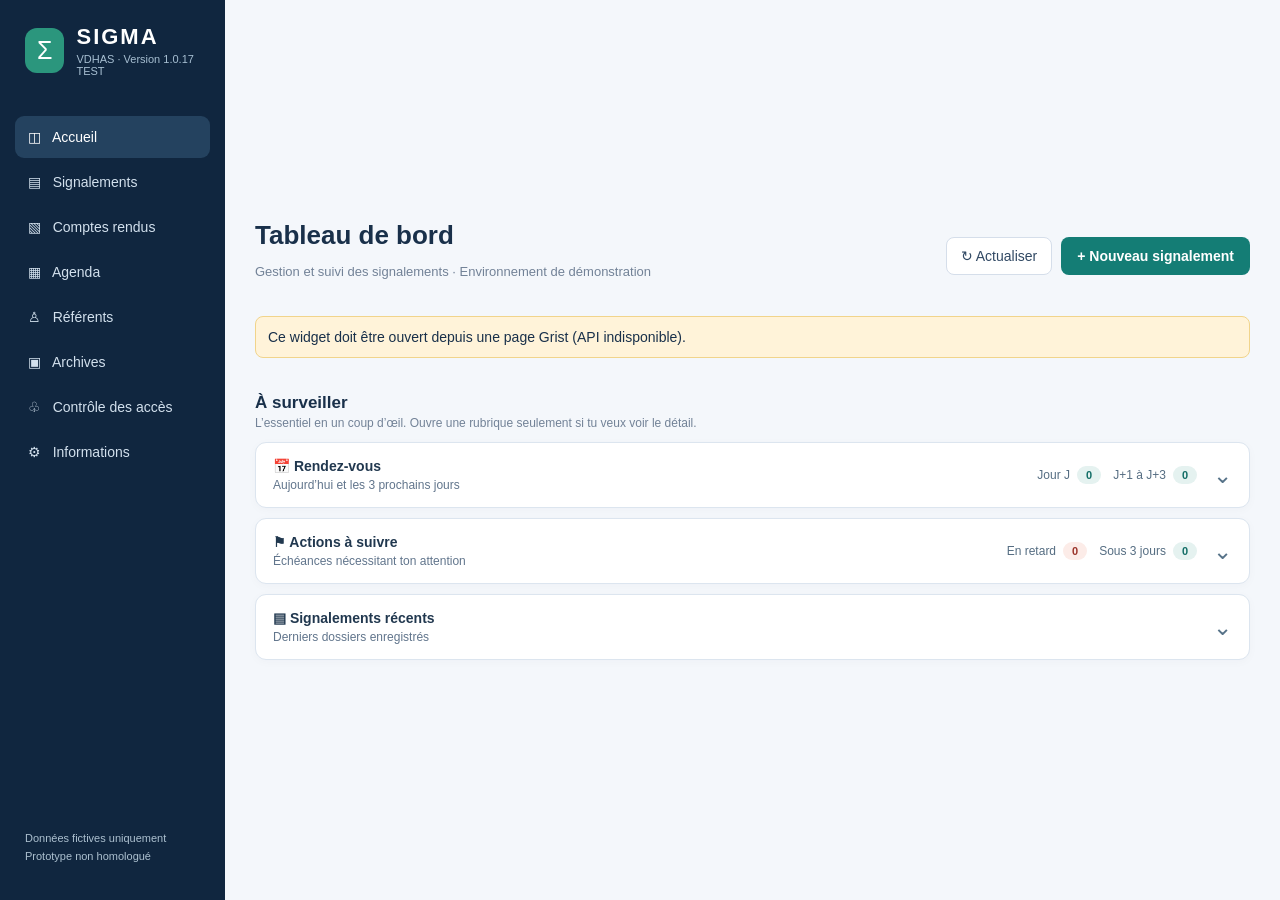
==== commit 8485e6f5: "Add files via upload" ====
--- a/index.html
+++ b/index.html
@@ -1,7 +1,7 @@
 <!DOCTYPE html>
 
 <html lang="fr"><head><meta charset="utf-8"/><meta content="width=device-width,initial-scale=1" name="viewport"/><title>SIGMA — Signalements</title><link href="style.css" rel="stylesheet"/><script src="https://docs.getgrist.com/grist-plugin-api.js"></script></head>
-<body><div class="shell"><aside class="sidebar"><div class="brand"><span class="brand-icon">Σ</span><div><strong>SIGMA</strong><small>VDHAS · Version 1.0.16.17 TEST</small></div></div><nav><button class="nav active" data-view="dashboard">◫   Accueil</button><button class="nav" data-view="dossiers">▤   Signalements</button><button class="nav" data-view="documents">▧   Comptes rendus</button><button class="nav" data-view="agenda">▦   Agenda</button><button class="nav" data-view="users">♙   Référents</button><button class="nav" data-view="archives">▣   Archives</button><button class="nav" data-view="audit">♧   Contrôle des accès</button><button class="nav" data-view="settings">⚙   Informations</button></nav><div class="side-foot">Données fictives uniquement<br/>Prototype non homologué</div></aside>
+<body><div class="shell"><aside class="sidebar"><div class="brand"><span class="brand-icon">Σ</span><div><strong>SIGMA</strong><small>VDHAS · Version 1.0.17 TEST</small></div></div><nav><button class="nav active" data-view="dashboard">◫   Accueil</button><button class="nav" data-view="dossiers">▤   Signalements</button><button class="nav" data-view="documents">▧   Comptes rendus</button><button class="nav" data-view="agenda">▦   Agenda</button><button class="nav" data-view="users">♙   Référents</button><button class="nav" data-view="archives">▣   Archives</button><button class="nav" data-view="audit">♧   Contrôle des accès</button><button class="nav" data-view="settings">⚙   Informations</button></nav><div class="side-foot">Données fictives uniquement<br/>Prototype non homologué</div></aside>
 <main><header><div><h1 id="page-title">Tableau de bord</h1><p class="muted">Gestion et suivi des signalements · Environnement de démonstration</p></div><div class="head-actions"><button class="secondary" id="refresh">↻ Actualiser</button><button class="primary" id="add">+ Nouveau signalement</button></div></header><div aria-live="polite" id="notice" role="status"></div><section class="view" id="dashboard">
 <div class="metrics" id="metrics"></div>
 <div class="sigma-home-intro"><h2>À surveiller</h2><p class="muted">L’essentiel en un coup d’œil. Ouvre une rubrique seulement si tu veux voir le détail.</p></div>
@@ -70,9 +70,8 @@
 </div><div class="form-actions"><button class="secondary" id="mail-model-new" type="button">Nouveau modèle</button><button class="primary" id="mail-model-save" type="submit">Enregistrer le modèle</button></div></form>
 </details>
 </div>
-</div></details></section></div><div aria-labelledby="btn-document-tab-tracking" class="sigma-tab-panel hidden" id="document-tab-tracking" role="tabpanel"><section class="document-versions hidden" id="document-tracking"><h3>Suivi des partages</h3><p class="muted">Retrouve les destinataires déjà enregistrés, contrôle les demandes et consulte l’historique. Pour créer une nouvelle diffusion, utilise l’onglet « Validation externe et diffusion ».</p><details class="sigma-fold sigma-tracking-search"><summary id="sigma-exchanges-heading">Rechercher un destinataire</summary><div class="sigma-fold-body sigma-exchanges">
-<p class="muted">Recherche rapide parmi les destinataires déjà enregistrés. Les commentaires des invités restent dans SIGMA - Consultations et ne sont pas consultables ici.</p>
-<label class="sigma-exchange-search">Rechercher un destinataire ou un statut <input autocomplete="off" id="sigma-exchange-filter" maxlength="200" placeholder="Nom, adresse, statut…" type="search"/></label>
+</div></details></section></div><div aria-labelledby="btn-document-tab-tracking" class="sigma-tab-panel hidden" id="document-tab-tracking" role="tabpanel"><section class="document-versions hidden" id="document-tracking"><h3>Suivi des partages</h3><p class="muted">Retrouve les destinataires déjà enregistrés, contrôle les demandes et consulte l’historique. Pour créer une nouvelle diffusion, utilise l’onglet « Validation externe et diffusion ».</p><div class="sigma-tracking-compact">
+<label class="sigma-exchange-search" for="sigma-exchange-filter">Rechercher un destinataire <input autocomplete="off" id="sigma-exchange-filter" maxlength="200" placeholder="Nom, adresse ou statut…" type="search"/></label>
 <p aria-live="polite" class="muted" id="sigma-exchange-summary"></p>
-<div aria-live="polite" id="sigma-invited-exchanges"></div>
-</div></details><details class="sigma-fold sigma-tracking-list" id="sigma-tracking-list"><summary>Demandes en cours et historique</summary><div class="sigma-fold-body"><div id="document-shares-list"></div></div></details></section></div></div></div><div aria-label="Consultation version" aria-modal="true" class="overlay hidden" id="version-modal" role="dialog"><div class="dialog document-dialog"><div class="dialog-head"><h2 id="version-title">Version</h2><button class="icon-button" id="version-close" type="button">✕</button></div><p class="muted" id="version-metadata"></p><pre class="version-content" id="version-content"></pre></div></div><script src="app.js"></script></body></html>
+<div id="sigma-external-workflow" aria-live="polite"></div>
+</div><details class="sigma-fold sigma-tracking-list" id="sigma-tracking-list"><summary>Demandes en cours et historique</summary><div class="sigma-fold-body"><div id="document-shares-list"></div></div></details></section></div></div></div><div aria-label="Consultation version" aria-modal="true" class="overlay hidden" id="version-modal" role="dialog"><div class="dialog document-dialog"><div class="dialog-head"><h2 id="version-title">Version</h2><button class="icon-button" id="version-close" type="button">✕</button></div><p class="muted" id="version-metadata"></p><pre class="version-content" id="version-content"></pre></div></div><script src="app.js"></script></body></html>
--- a/style.css
+++ b/style.css
@@ -251,3 +251,9 @@
 #document-tab-tracking .sigma-exchanges{display:block}
 #document-tab-tracking .sigma-tracking-list > summary{font-weight:700}
 .sigma-document-tabs{flex-wrap:wrap}
+
+/* SIGMA V1.0.17 : échanges externes séparés par consultation */
+.sigma-external-thread{margin:12px 0;padding:10px 12px;border-left:3px solid #8ca6ce;background:var(--surface,#f5f7fb);border-radius:6px}.sigma-external-thread p{overflow-wrap:anywhere}.sigma-external-reply{margin-top:12px;display:grid;gap:8px}.sigma-external-reply textarea{display:block;width:100%;box-sizing:border-box;min-height:70px;margin-top:6px}.sigma-exchange-card{overflow-wrap:anywhere}
+
+/* V1.0.17 TEST — suivi unifié, compact et accessible */
+.sigma-tracking-compact{margin:12px 0 16px}.sigma-recipient{border:1px solid #dce6f0;border-radius:9px;margin:7px 0;background:var(--surface,#fff);overflow:hidden}.sigma-recipient-summary{display:flex;align-items:center;gap:12px;padding:11px 13px;cursor:pointer;list-style:none}.sigma-recipient-summary::-webkit-details-marker{display:none}.sigma-recipient-summary:focus-visible{outline:2px solid #3269ac;outline-offset:-2px}.sigma-recipient-person{flex:1;min-width:0}.sigma-recipient-person strong,.sigma-recipient-person small{display:block;overflow-wrap:anywhere}.sigma-recipient-person small{color:#52677d;margin-top:3px;font-size:.82em}.sigma-recipient-status{font-size:.85em;font-weight:600;color:#38546c}.sigma-recipient-toggle{font-size:.8em;color:#35628e;white-space:nowrap}.sigma-recipient[open] .sigma-recipient-toggle{font-size:0}.sigma-recipient[open] .sigma-recipient-toggle::after{content:'Fermer';font-size:12px}.sigma-recipient-body{padding:10px 14px 14px;border-top:1px solid #e2eaf1}.sigma-recipient-actions{display:flex;gap:8px;flex-wrap:wrap;margin:12px 0}@media(max-width:680px){.sigma-recipient-summary{flex-wrap:wrap}.sigma-recipient-status{order:3;width:100%}}
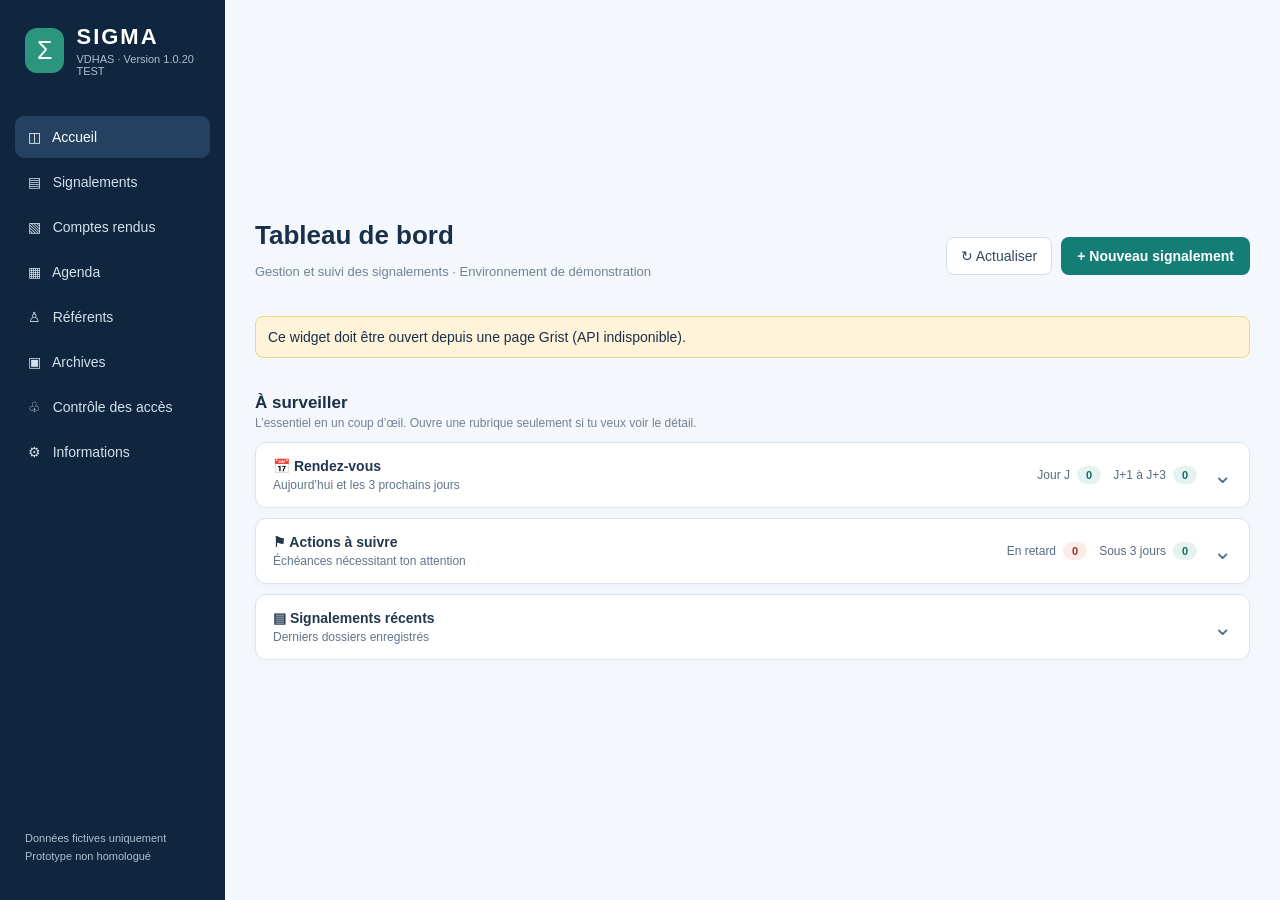
==== commit 35b54493: "Add files via upload" ====
--- a/index.html
+++ b/index.html
@@ -1,7 +1,7 @@
 <!DOCTYPE html>
 
 <html lang="fr"><head><meta charset="utf-8"/><meta content="width=device-width,initial-scale=1" name="viewport"/><title>SIGMA — Signalements</title><link href="style.css" rel="stylesheet"/><script src="https://docs.getgrist.com/grist-plugin-api.js"></script></head>
-<body><div class="shell"><aside class="sidebar"><div class="brand"><span class="brand-icon">Σ</span><div><strong>SIGMA</strong><small>VDHAS · Version 1.0.17 TEST</small></div></div><nav><button class="nav active" data-view="dashboard">◫   Accueil</button><button class="nav" data-view="dossiers">▤   Signalements</button><button class="nav" data-view="documents">▧   Comptes rendus</button><button class="nav" data-view="agenda">▦   Agenda</button><button class="nav" data-view="users">♙   Référents</button><button class="nav" data-view="archives">▣   Archives</button><button class="nav" data-view="audit">♧   Contrôle des accès</button><button class="nav" data-view="settings">⚙   Informations</button></nav><div class="side-foot">Données fictives uniquement<br/>Prototype non homologué</div></aside>
+<body><div class="shell"><aside class="sidebar"><div class="brand"><span class="brand-icon">Σ</span><div><strong>SIGMA</strong><small>VDHAS · Version 1.0.20 TEST</small></div></div><nav><button class="nav active" data-view="dashboard">◫   Accueil</button><button class="nav" data-view="dossiers">▤   Signalements</button><button class="nav" data-view="documents">▧   Comptes rendus</button><button class="nav" data-view="agenda">▦   Agenda</button><button class="nav" data-view="users">♙   Référents</button><button class="nav" data-view="archives">▣   Archives</button><button class="nav" data-view="audit">♧   Contrôle des accès</button><button class="nav" data-view="settings">⚙   Informations</button></nav><div class="side-foot">Données fictives uniquement<br/>Prototype non homologué</div></aside>
 <main><header><div><h1 id="page-title">Tableau de bord</h1><p class="muted">Gestion et suivi des signalements · Environnement de démonstration</p></div><div class="head-actions"><button class="secondary" id="refresh">↻ Actualiser</button><button class="primary" id="add">+ Nouveau signalement</button></div></header><div aria-live="polite" id="notice" role="status"></div><section class="view" id="dashboard">
 <div class="metrics" id="metrics"></div>
 <div class="sigma-home-intro"><h2>À surveiller</h2><p class="muted">L’essentiel en un coup d’œil. Ouvre une rubrique seulement si tu veux voir le détail.</p></div>
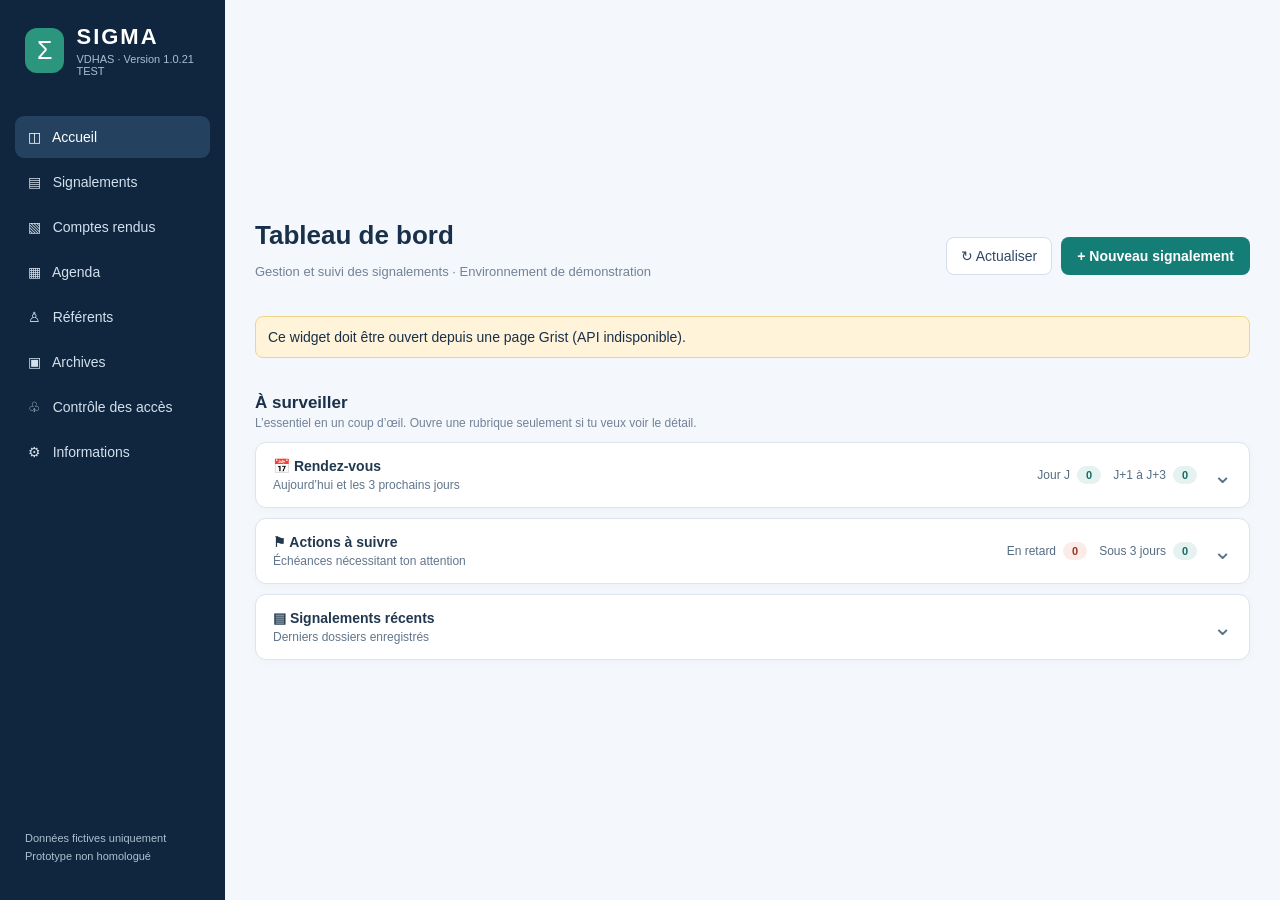
==== commit 86099d6c: "Add files via upload" ====
--- a/index.html
+++ b/index.html
@@ -1,7 +1,7 @@
 <!DOCTYPE html>
 
 <html lang="fr"><head><meta charset="utf-8"/><meta content="width=device-width,initial-scale=1" name="viewport"/><title>SIGMA — Signalements</title><link href="style.css" rel="stylesheet"/><script src="https://docs.getgrist.com/grist-plugin-api.js"></script></head>
-<body><div class="shell"><aside class="sidebar"><div class="brand"><span class="brand-icon">Σ</span><div><strong>SIGMA</strong><small>VDHAS · Version 1.0.20 TEST</small></div></div><nav><button class="nav active" data-view="dashboard">◫   Accueil</button><button class="nav" data-view="dossiers">▤   Signalements</button><button class="nav" data-view="documents">▧   Comptes rendus</button><button class="nav" data-view="agenda">▦   Agenda</button><button class="nav" data-view="users">♙   Référents</button><button class="nav" data-view="archives">▣   Archives</button><button class="nav" data-view="audit">♧   Contrôle des accès</button><button class="nav" data-view="settings">⚙   Informations</button></nav><div class="side-foot">Données fictives uniquement<br/>Prototype non homologué</div></aside>
+<body><div class="shell"><aside class="sidebar"><div class="brand"><span class="brand-icon">Σ</span><div><strong>SIGMA</strong><small>VDHAS · Version 1.0.21 TEST</small></div></div><nav><button class="nav active" data-view="dashboard">◫   Accueil</button><button class="nav" data-view="dossiers">▤   Signalements</button><button class="nav" data-view="documents">▧   Comptes rendus</button><button class="nav" data-view="agenda">▦   Agenda</button><button class="nav" data-view="users">♙   Référents</button><button class="nav" data-view="archives">▣   Archives</button><button class="nav" data-view="audit">♧   Contrôle des accès</button><button class="nav" data-view="settings">⚙   Informations</button></nav><div class="side-foot">Données fictives uniquement<br/>Prototype non homologué</div></aside>
 <main><header><div><h1 id="page-title">Tableau de bord</h1><p class="muted">Gestion et suivi des signalements · Environnement de démonstration</p></div><div class="head-actions"><button class="secondary" id="refresh">↻ Actualiser</button><button class="primary" id="add">+ Nouveau signalement</button></div></header><div aria-live="polite" id="notice" role="status"></div><section class="view" id="dashboard">
 <div class="metrics" id="metrics"></div>
 <div class="sigma-home-intro"><h2>À surveiller</h2><p class="muted">L’essentiel en un coup d’œil. Ouvre une rubrique seulement si tu veux voir le détail.</p></div>
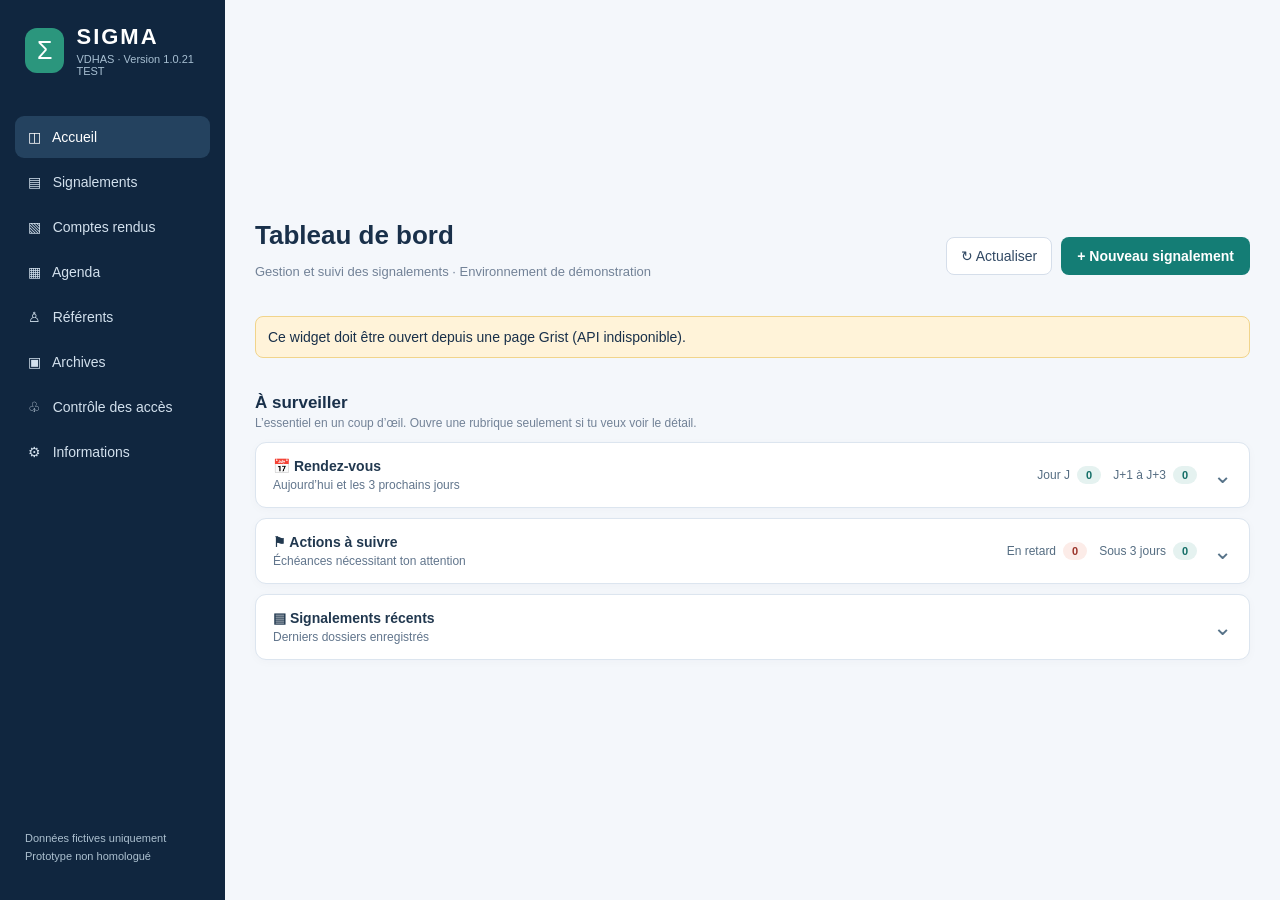
==== commit 483d1e4c: "Add files via upload" ====
--- a/index.html
+++ b/index.html
@@ -44,7 +44,7 @@
 <button class="secondary" data-dossier-tab="suivi-tab-3" type="button">Comptes rendus</button>
 <button class="secondary" data-dossier-tab="suivi-tab-4" type="button">Historique</button>
 </div></div></div><div aria-labelledby="btn-suivi-tab-0" class="suivi-section hidden" id="suivi-tab-0" role="tabpanel"><details class="sigma-fold" open=""><summary><span>Personnes concernées</span></summary><div class="sigma-fold-body"><div class="panel-head"><button class="primary" id="suivi-add-person" type="button">+ Nouvelle personne</button></div><div class="table-wrap"><table><thead><tr><th>Identifiant fictif / libellé</th><th>Rôle dans le dossier</th><th>Catégorie</th><th>Action</th></tr></thead><tbody id="suivi-personnes"></tbody></table></div><form class="inline-form" id="existing-person-form"><label>Personne déjà enregistrée<select id="suivi-existing-person" required=""></select></label><label>Rôle dans ce dossier<select id="suivi-existing-role" required=""></select></label><button class="secondary" type="submit">Associer au dossier</button></form></div></details></div><div aria-labelledby="btn-suivi-tab-1" class="suivi-section hidden" id="suivi-tab-1" role="tabpanel"><details class="sigma-fold"><summary><span>Actions et mesures</span></summary><div class="sigma-fold-body"><form class="form-grid" id="action-form"><label>Date<input id="action-date" required="" type="date"/></label><label>Type d’action<select id="action-type" required=""></select></label><label>État<select id="action-etat"><option value="prévue">Prévue</option><option value="en cours">En cours</option><option value="réalisée">Réalisée</option><option value="annulée">Annulée</option></select></label><label>Date limite (facultative)<input id="action-deadline" type="date"/><small class="muted">Échéance prévisionnelle, distincte de la date de l’action</small></label><label class="wide">Description fictive<textarea id="action-description" maxlength="3000" required="" rows="3"></textarea></label><div class="form-actions wide"><button class="primary" id="action-save" type="submit">Ajouter l’action</button></div></form><div class="table-wrap"><table><thead><tr><th>Date</th><th>Type</th><th>Description</th><th>Échéance</th><th>État</th><th>Suivi</th></tr></thead><tbody id="suivi-actions"></tbody></table></div></div></details></div><div aria-labelledby="btn-suivi-tab-2" class="suivi-section hidden" id="suivi-tab-2" role="tabpanel"><details class="sigma-fold"><summary><span>Rendez-vous et échéances du dossier</span></summary><div class="sigma-fold-body"><div class="panel-head"><button class="primary" id="suivi-add-rdv" type="button">+ Ajouter un rendez-vous</button></div><div class="table-wrap"><table><thead><tr><th>Début</th><th>Fin</th><th>Type</th><th>Objet</th><th>Responsable</th><th>État</th><th>Action</th></tr></thead><tbody id="suivi-rdv"></tbody></table></div></div></details></div><div aria-labelledby="btn-suivi-tab-3" class="suivi-section hidden" id="suivi-tab-3" role="tabpanel"><details class="sigma-fold"><summary><span>Comptes rendus et documents</span></summary><div class="sigma-fold-body"><div class="panel-head"><button class="primary" id="suivi-add-document" type="button">+ Nouveau compte rendu</button></div><p class="muted">Chaque validation conserve une version non modifiable depuis le widget. Consultation des versions antérieures disponible.</p><div class="table-wrap"><table><thead><tr><th>Titre</th><th>Type</th><th>État</th><th>Version</th><th>Action</th></tr></thead><tbody id="suivi-documents"></tbody></table></div></div></details></div><div aria-labelledby="btn-suivi-tab-4" class="suivi-section hidden" id="suivi-tab-4" role="tabpanel"><details class="sigma-fold"><summary><span>Historique des changements de statut</span></summary><div class="sigma-fold-body"><p class="muted">Historique alimenté automatiquement à partir de la V0.5, sans reconstitution des changements antérieurs. L’auteur indiqué est technique et ne constitue pas une preuve d’identité.</p><div class="table-wrap"><table><thead><tr><th>Date</th><th>Ancien statut</th><th>Nouveau statut</th><th>Commentaire</th></tr></thead><tbody id="suivi-historique"></tbody></table></div></div></details></div></div></div></section><section class="view hidden" id="documents"><div class="panel"><div class="panel-head"><h2>Comptes rendus et documents</h2><button class="primary" id="documents-add" type="button">+ Nouveau compte rendu</button></div><p class="muted">Rédaction et versionnement des comptes rendus fictifs. Les versions validées restent conservées dans VERSIONS_DOCUMENTS. Pas de pièce jointe, signature ni partage externe dans cette version.</p><div class="toolbar"><select id="documents-dossier"><option value="">Tous les dossiers</option></select><select id="documents-statut"><option value="">Tous les statuts</option><option value="Brouillon">Brouillon</option><option value="Validé">Validé</option></select></div><div class="table-wrap"><table><thead><tr><th>Dossier</th><th>Titre</th><th>Type</th><th>État</th><th>Dernière version</th><th>Action</th></tr></thead><tbody id="documents-rows"></tbody></table></div></div></section><section class="view hidden" id="agenda"><div class="panel"><div class="panel-head"><h2>Agenda des rendez-vous et échéances</h2><button class="primary" id="agenda-add" type="button">+ Nouvel événement</button></div><p class="muted">Vue de planification de l'administration. Évitez toute information sensible dans les objets et lieux. Aucun courriel ni rappel automatique n'est envoyé.</p><div class="agenda-toolbar"><button aria-label="Période précédente" class="secondary" id="agenda-prev" type="button">←</button><button class="secondary" id="agenda-today" type="button">Aujourd’hui</button><button aria-label="Période suivante" class="secondary" id="agenda-next" type="button">→</button><strong id="agenda-range"></strong><select aria-label="Vue agenda" id="agenda-mode"><option value="jour">Jour</option><option selected="" value="semaine">Semaine</option><option value="mois">Mois</option></select><select aria-label="Filtrer par dossier" id="agenda-dossier"><option value="">Tous les dossiers</option></select><select aria-label="Filtrer par statut" id="agenda-status"><option value="">Tous les états</option><option>Prévu</option><option>Confirmé</option><option>Reporté</option><option>Réalisé</option><option>Annulé</option></select></div><div class="panel-head"><span class="muted" id="agenda-count"></span></div><div class="table-wrap"><table><thead><tr><th>Début</th><th>Fin</th><th>Dossier</th><th>Type</th><th>Objet</th><th>Responsable</th><th>État</th><th>Action</th></tr></thead><tbody id="agenda-rows"></tbody></table></div></div></section><section class="view hidden" id="users"><div class="panel"><div class="panel-head"><h2>Référents et profils de test</h2><button class="primary" id="add-user">+ Ajouter un référent</button></div><p class="muted" style="padding:0 16px">Étape 1 : créez un profil. Étape 2 : cliquez sur « Gérer les accès » pour choisir les dossiers et les droits Lecture / Modification. Les habilitations sont déclaratives et ne remplacent pas les ACL Grist.</p><div class="table-wrap"><table><thead><tr><th>Nom</th><th>Adresse électronique</th><th>Académie</th><th>Rôle</th><th>Actif</th><th>Dossiers affectés</th><th>Actions</th></tr></thead><tbody id="user-rows"></tbody></table></div></div></section><section class="view hidden" id="audit"><div class="panel"><div class="panel-head"><h2>Audit des affectations</h2><button class="secondary" id="run-audit" type="button">↻ Recontrôler</button></div><p class="muted">Contrôles de cohérence des tables UTILISATEURS et HABILITATIONS. Cette analyse ne vérifie pas les règles d'accès Grist et ne prouve pas le cloisonnement des dossiers.</p><div aria-live="polite" class="audit-metrics" id="audit-metrics"></div><div class="table-wrap"><table><thead><tr><th>Gravité</th><th>Contrôle</th><th>Élément</th><th>Correction conseillée</th></tr></thead><tbody id="audit-rows"></tbody></table></div></div><div class="panel prose"><h2>Avant de partager le document</h2><p><strong>Statut sécurité : tests de simulation des ACL effectués, audits réels et nouvelles tables à vérifier.</strong> Les affectations ne constituent toujours pas des restrictions. Le test de non-accès doit être réalisé avec des comptes Grist séparés dans une copie isolée avant tout déploiement.</p><p>Consultez le fichier <code>docs/ACL_PILOTE_V0.3.md</code> inclus dans le ZIP, notamment les vérifications des tables liées et de l'API.</p></div></section><section class="view hidden" id="settings"><div class="panel prose"><h2>À propos de cette version</h2><p>V0.9 : demandes de partage, version figée, revue interne et historique des décisions (aucun accès externe) ; V0.9 : commentaires internes et projets de partage non actifs ; V0.7 : comptes rendus et versions ; V0.6 : agenda, rendez-vous et échéances ; V0.5 : personnes, actions et historique des statuts. Les nouvelles tables ne doivent être accessibles qu’aux gestionnaires habilités. Ce prototype utilise les tables Grist comme base de données. Les référents et affectations sont administrables en V0.3. Les habilitations de la table HABILITATIONS ne sont pas des ACL : consultez le guide de sécurité pour appliquer les restrictions effectives dans Grist.</p><p><strong>Important :</strong> l'autorisation « accès complet au document » donnée au widget ne constitue pas une protection des données. Ne pas y saisir de signalements réels ni inviter d'utilisateurs non habilités.</p><p>Les noms et situations fournis sont inventés. Un utilisateur de test disposant des droits d'édition Grist peut modifier les lignes directement depuis les tables.</p></div></section></main></div>
-<div aria-labelledby="modal-title" aria-modal="true" class="overlay hidden" id="modal" role="dialog"><div class="dialog"><div class="dialog-head"><h2 id="modal-title">Nouveau signalement</h2><button aria-label="Fermer" class="icon-button" id="close">✕</button></div><form id="record-form"><input id="record-id" type="hidden"/><div class="form-grid"><label>Numéro de dossier <input id="numero" maxlength="40" placeholder="Généré automatiquement à la création" readonly=""/></label><label>Date de réception <input id="date" required="" type="date"/></label><label>Objet synthétique <input id="objet" maxlength="180" placeholder="Ex. Situation signalée dans un service" required=""/></label><label>Académie <select id="academie" required=""></select></label><label>Statut <select id="statut" required=""></select></label><label>Référent (libellé fictif) <input id="referent" maxlength="120" placeholder="Ex. Référent A"/></label><div aria-labelledby="sigma-assignments-title" class="wide sigma-checkbox-field" role="group"><span class="sigma-checkbox-title" id="sigma-assignments-title">Affectations de référents (propriétaire TEST seulement)</span><div class="checks" id="assignments"></div><small class="muted">Les affectations sont enregistrées dans HABILITATIONS. Elles ne sécurisent pas le dossier sans règles d’accès Grist.</small></div><div aria-labelledby="sigma-motifs-title" class="wide sigma-checkbox-field" role="group"><span class="sigma-checkbox-title" id="sigma-motifs-title">Motifs (plusieurs choix possibles)</span><div class="checks" id="motifs"></div></div><label class="wide">Résumé non nominatif (tests uniquement)<textarea id="resume" maxlength="3000" placeholder="Décrire uniquement une situation fictive" rows="4"></textarea></label></div><div class="form-actions"><button class="secondary" id="cancel" type="button">Annuler</button><button class="primary" id="save" type="submit">Enregistrer</button></div></form></div></div>
+<div aria-labelledby="modal-title" aria-modal="true" class="overlay hidden" id="modal" role="dialog"><div class="dialog"><div class="dialog-head"><h2 id="modal-title">Nouveau signalement</h2><button aria-label="Fermer" class="icon-button" id="close">✕</button></div><form id="record-form"><input id="record-id" type="hidden"/><div class="form-grid"><label>Numéro de dossier <input id="numero" maxlength="40" placeholder="Généré automatiquement à la création" readonly=""/></label><label>Date de réception <input id="date" required="" type="date"/></label><label>Objet synthétique <input id="objet" maxlength="180" placeholder="Ex. Situation signalée dans un service" required=""/></label><label>Académie <select id="academie" required=""></select></label><label>Statut <select id="statut" required=""></select></label><label>Référent (libellé fictif) <input id="referent" maxlength="120" placeholder="Ex. Référent A"/></label><label class="wide">Gestionnaire responsable principal <select id="responsable-principal"><option value="">À désigner</option></select><small class="muted">Un seul responsable, parmi les gestionnaires habilités en modification. Les autres restent associés au dossier.</small></label><div aria-labelledby="sigma-assignments-title" class="wide sigma-checkbox-field" role="group"><span class="sigma-checkbox-title" id="sigma-assignments-title">Affectations de référents (propriétaire TEST seulement)</span><div class="checks" id="assignments"></div><small class="muted">Les affectations sont enregistrées dans HABILITATIONS. Elles ne sécurisent pas le dossier sans règles d’accès Grist.</small></div><div aria-labelledby="sigma-motifs-title" class="wide sigma-checkbox-field" role="group"><span class="sigma-checkbox-title" id="sigma-motifs-title">Motifs (plusieurs choix possibles)</span><div class="checks" id="motifs"></div></div><label class="wide">Résumé non nominatif (tests uniquement)<textarea id="resume" maxlength="3000" placeholder="Décrire uniquement une situation fictive" rows="4"></textarea></label></div><div class="form-actions"><button class="secondary" id="cancel" type="button">Annuler</button><button class="primary" id="save" type="submit">Enregistrer</button></div></form></div></div>
 <div aria-labelledby="user-title" aria-modal="true" class="overlay hidden" id="user-modal" role="dialog"><div class="dialog"><div class="dialog-head"><h2 id="user-title">Ajouter un référent</h2><button aria-label="Fermer" class="icon-button" id="user-close">✕</button></div><form id="user-form"><input id="user-id" type="hidden"/><div class="form-grid"><label>Nom affiché<input id="user-name" maxlength="120" required=""/></label><label>Adresse électronique<input id="user-email" maxlength="200" required="" type="email"/></label><label>Académie<select id="user-academie" required=""></select></label><label>Profil<select id="user-role"><option value="referent">Référent</option><option value="coordinateur">Coordinateur</option><option value="central">Administrateur métier</option></select></label><label class="wide user-active-toggle"><input checked="" id="user-actif" type="checkbox"/> Référent actif</label></div><div class="form-actions"><button class="secondary" id="user-cancel" type="button">Annuler</button><button class="primary" id="user-save" type="submit">Enregistrer le référent</button></div></form></div></div><div aria-labelledby="access-title" aria-modal="true" class="overlay hidden" id="access-modal" role="dialog"><div class="dialog"><div class="dialog-head"><h2 id="access-title">Affecter des dossiers</h2><button aria-label="Fermer" class="icon-button" id="access-close" type="button">✕</button></div><form id="access-form"><input id="access-user-id" type="hidden"/><p class="muted">Cochez les dossiers autorisés, puis choisissez Lecture ou Modification pour chacun. Le résultat est enregistré dans HABILITATIONS. Ces choix ne constituent pas encore une restriction de sécurité Grist.</p><div class="access-list" id="access-dossiers"></div><div class="form-actions"><button class="secondary" id="access-cancel" type="button">Annuler</button><button class="primary" id="access-save" type="submit">Enregistrer les affectations</button></div></form></div></div><div aria-labelledby="rdv-title" aria-modal="true" class="overlay hidden" id="rdv-modal" role="dialog"><div class="dialog"><div class="dialog-head"><h2 id="rdv-title">Nouveau rendez-vous</h2><button aria-label="Fermer" class="icon-button" id="rdv-close" type="button">✕</button></div><form id="rdv-form"><input id="rdv-id" type="hidden"/><div class="form-grid"><label>Dossier associé<select id="rdv-dossier" required=""></select></label><label>Type d'événement<select id="rdv-type" required=""></select></label><label>Début<input id="rdv-debut" required="" type="datetime-local"/></label><label>Fin<input id="rdv-fin" required="" type="datetime-local"/></label><label>Responsable<select id="rdv-responsable"></select></label><label>Statut<select id="rdv-statut" required=""></select></label><label>Modalité<select id="rdv-modalite"><option>Présentiel</option><option>Téléphone</option><option>Visioconférence</option><option>Autre</option></select></label><label>Lieu générique (facultatif)<input id="rdv-lieu" maxlength="180" placeholder="Sans détail sensible"/></label><label class="wide">Objet synthétique<input id="rdv-objet" maxlength="180" placeholder="Ex. Entretien de suivi — fictif" required=""/></label><div aria-labelledby="sigma-rdv-personnes-title" class="wide sigma-checkbox-field" role="group"><span class="sigma-checkbox-title" id="sigma-rdv-personnes-title">Participants concernés (personnes déjà liées au dossier)</span><div class="checks" id="rdv-personnes"></div></div><label class="wide">Commentaire interne fictif<textarea id="rdv-commentaire" maxlength="2000" rows="3"></textarea></label></div><div class="form-actions"><button class="secondary hidden" id="rdv-delete" type="button">Annuler ce rendez-vous</button><button class="secondary" id="rdv-cancel" type="button">Fermer</button><button class="primary" id="rdv-save" type="submit">Enregistrer</button></div></form></div></div><div aria-labelledby="person-title" aria-modal="true" class="overlay hidden" id="person-modal" role="dialog"><div class="dialog"><div class="dialog-head"><h2 id="person-title">Ajouter une personne fictive</h2><button aria-label="Fermer" class="icon-button" id="person-close" type="button">✕</button></div><form id="person-form"><div class="form-grid"><label>Libellé fictif<input id="person-label" maxlength="120" placeholder="Ex. Personne TEST 01" required=""/></label><label>Catégorie / fonction (facultatif)<input id="person-category" maxlength="120" placeholder="Ex. Agent fictif"/></label><label class="wide">Rôle dans ce dossier<select id="person-role" required=""></select></label></div><div class="form-actions"><button class="secondary" id="person-cancel" type="button">Annuler</button><button class="primary" id="person-save" type="submit">Ajouter au dossier</button></div></form></div></div><div aria-labelledby="document-title" aria-modal="true" class="overlay hidden" id="document-modal" role="dialog"><div class="dialog document-dialog"><div class="dialog-head"><h2 id="document-title">Nouveau compte rendu</h2><button aria-label="Fermer" class="icon-button" id="document-close" type="button">✕</button></div><div aria-label="Sections du compte rendu" class="sigma-tabs sigma-document-tabs" data-sigma-tabs="document" role="tablist"><button aria-controls="document-tab-edit" aria-selected="true" class="sigma-tab active" data-tab-target="document-tab-edit" id="btn-document-tab-edit" role="tab" type="button">Rédaction</button><button aria-controls="document-tab-history" aria-selected="false" class="sigma-tab" data-tab-target="document-tab-history" disabled="" id="btn-document-tab-history" role="tab" type="button">Versions</button><button aria-controls="document-tab-read" aria-selected="false" class="sigma-tab" data-tab-target="document-tab-read" disabled="" id="btn-document-tab-read" role="tab" type="button">Relecture interne</button><button aria-controls="document-tab-share" aria-selected="false" class="sigma-tab" data-tab-target="document-tab-share" disabled="" id="btn-document-tab-share" role="tab" type="button">Validation externe et diffusion</button><button aria-controls="document-tab-tracking" aria-selected="false" class="sigma-tab" data-tab-target="document-tab-tracking" disabled="" id="btn-document-tab-tracking" role="tab" type="button">Suivi des partages</button></div><form id="document-form"><input id="document-id" type="hidden"/><div aria-labelledby="btn-document-tab-edit" class="sigma-tab-panel" id="document-tab-edit" role="tabpanel"><div class="form-grid"><label>Dossier<select id="document-dossier" required=""></select></label><label>Type<select id="document-type"><option>Compte rendu d'entretien</option><option>Compte rendu de réunion</option><option>Note de suivi</option><option>Courrier</option><option>Autre document</option></select></label><label class="wide">Titre<input id="document-name" maxlength="180" required=""/></label><label class="wide">Contenu du document (fictif uniquement)<textarea id="document-content" maxlength="30000" required="" rows="12"></textarea></label><label class="wide">Mention d'auteur (non certifiée)<input id="document-author" maxlength="120" value="Widget SIGMA"/></label></div><div class="form-actions"><button class="secondary" id="document-cancel" type="button">Fermer</button><button class="secondary hidden" id="document-revision" type="button">Nouvelle révision</button><button class="secondary" id="document-save" type="submit">Enregistrer le brouillon</button><button class="primary" id="document-validate" type="button">Valider</button></div></div><div aria-labelledby="btn-document-tab-history" class="sigma-tab-panel hidden" id="document-tab-history" role="tabpanel"><div class="document-versions hidden" id="document-versions"><details class="sigma-fold"><summary>Historique des versions</summary><div class="sigma-fold-body"><div id="document-versions-list"></div><p class="muted">Une version validée ne peut pas être écrasée par le widget. Les propriétaires du document Grist conservent toutefois la capacité technique de modifier les tables.</p></div></details></div></div></form><div aria-labelledby="btn-document-tab-read" class="sigma-tab-panel hidden" id="document-tab-read" role="tabpanel"><section aria-label="Lecture et commentaires" class="sigma-document-reading"><p class="muted">Sélectionne une version : son texte et les commentaires internes des gestionnaires apparaissent ensemble. Ces commentaires ne doivent jamais être transmis dans une copie destinée à la personne concernée.</p><div class="sigma-read-layout"><section aria-label="Texte de la version" class="sigma-read-text"><h3>Texte du compte rendu</h3><p class="muted" id="read-version-meta"></p><div aria-label="Contenu de la version sélectionnée" class="sigma-read-content" id="read-version-content" role="region"></div></section><section aria-label="Commentaires de la version" class="sigma-read-comments"><h3>Commentaires internes de cette version</h3><div id="document-comments-list"></div><form class="collab-form" id="comment-form"><input id="comment-doc-id" type="hidden"/><div class="form-grid"><label>Version commentée<select id="comment-version" required=""></select></label><label>Auteur (mention déclarative)<input id="comment-author" maxlength="120" required="" value="Gestionnaire SIGMA TEST"/></label><label class="wide">Observation interne<textarea id="comment-content" maxlength="3000" required="" rows="3"></textarea></label></div><div class="form-actions"><button class="secondary" id="comment-save" type="submit">Ajouter le commentaire</button></div></form></section></div></section></div><div aria-labelledby="btn-document-tab-share" class="sigma-tab-panel hidden" id="document-tab-share" role="tabpanel"><section aria-label="Partages préparatoires" class="document-versions hidden" id="document-collaboration"><h3>Validation externe et diffusion</h3><div class="sigma-workflow-guide"><h4>À qui transmettre ce compte rendu ?</h4><p><strong>Relecture interne :</strong> réservée aux gestionnaires habilités, dans l’onglet « Relecture interne ». Les commentaires internes ne sont pas transmis aux invités.</p><p><strong>Validation par la personne concernée :</strong> circuit de demandes de correction et validation finale en cours de développement. Ne pas utiliser le partage préparatoire comme preuve de validation.</p><p><strong>Diffusion à un destinataire :</strong> prépare une copie d’une version validée, avec droit de lecture ou de commentaire. L’accès externe reste fermé tant que les ACL et le circuit de consultation ne sont pas vérifiés.</p></div><p class="sigma-share-security" role="status"><strong>TEST — accès externe fermé.</strong> Le compte rendu est préparé pour un destinataire, mais aucun lien de consultation n’est activé. L’expiration et la révocation côté serveur restent à valider.</p><div class="sigma-share-intro"><h4>Que souhaites-tu faire ?</h4><p><strong>Transmettre une copie à un destinataire :</strong> utilise le formulaire ci-dessous, puis retrouve sa demande dans le suivi.</p><p><strong>Demander la validation à la personne ayant signalé :</strong> ce circuit spécifique (validation ou demande de corrections) n’est pas encore disponible. Il ne faut pas utiliser une diffusion ordinaire à sa place.</p><p><strong>Échanger entre gestionnaires :</strong> utilise l’onglet « Relecture interne » ; ces commentaires ne sont pas visibles par les invités.</p></div><details class="sigma-fold sigma-new-share" id="sigma-new-share" open=""><summary>1. Préparer une nouvelle diffusion</summary><div class="sigma-fold-body"><p class="muted">Indique à qui tu souhaites transmettre une copie, quelle version et avec quels droits. Cette démarche ne demande pas à la personne de valider le compte rendu. En TEST, préparer une demande ne donne aucun accès externe.</p><form class="collab-form" id="share-form"><input id="share-doc-id" type="hidden"/><div class="form-grid"><label>Destinataire (TEST)<input id="share-name" maxlength="120" placeholder="Ex. Personne TEST A" required=""/></label><label>Adresse e-mail (TEST)<input id="share-email" maxlength="200" placeholder="test@example.org" required="" type="email"/></label><label>Version validée à partager<select id="share-version" required=""></select></label><label>Droit demandé<select id="share-right"><option value="lecture">Lecture</option><option value="commentaire">Lecture et commentaires</option></select></label><label>Échéance souhaitée<input id="share-expiry" required="" type="date"/></label><label class="wide">Message d'accompagnement (sans information sensible)<textarea id="share-message" maxlength="500" rows="2"></textarea></label></div><div class="form-actions"><button class="primary" id="share-save" type="submit">Enregistrer ce destinataire</button></div></form></div></details>
 <details class="sigma-fold sigma-mail-fold"><summary>2. Préparer le courriel Outlook (facultatif)</summary><div class="sigma-fold-body"><div class="mail-feature">
 <h3>Courriel préparatoire — aucun accès externe</h3>
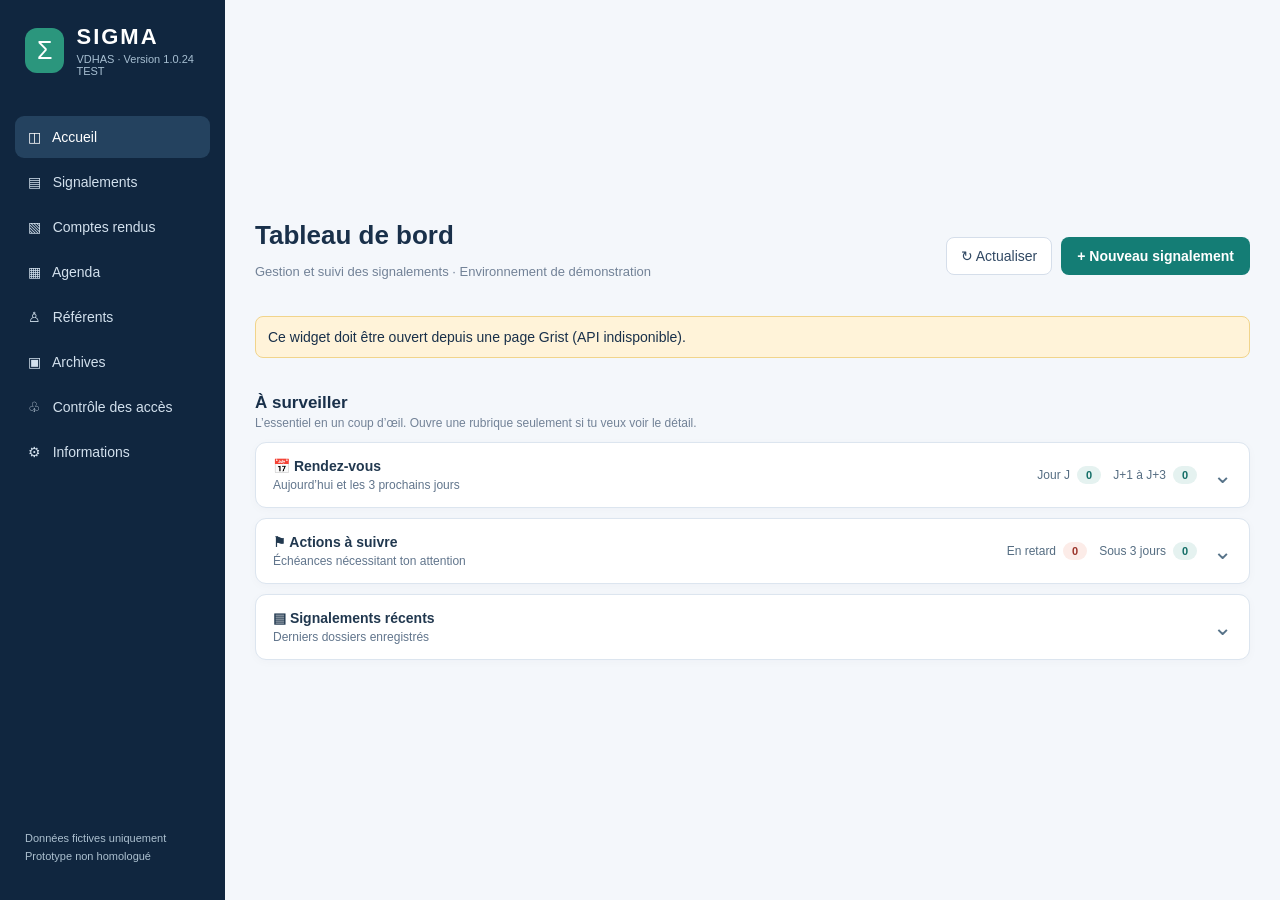
==== commit f89bad88: "Add files via upload" ====
--- a/index.html
+++ b/index.html
@@ -1,7 +1,7 @@
 <!DOCTYPE html>
 
 <html lang="fr"><head><meta charset="utf-8"/><meta content="width=device-width,initial-scale=1" name="viewport"/><title>SIGMA — Signalements</title><link href="style.css" rel="stylesheet"/><script src="https://docs.getgrist.com/grist-plugin-api.js"></script></head>
-<body><div class="shell"><aside class="sidebar"><div class="brand"><span class="brand-icon">Σ</span><div><strong>SIGMA</strong><small>VDHAS · Version 1.0.21 TEST</small></div></div><nav><button class="nav active" data-view="dashboard">◫   Accueil</button><button class="nav" data-view="dossiers">▤   Signalements</button><button class="nav" data-view="documents">▧   Comptes rendus</button><button class="nav" data-view="agenda">▦   Agenda</button><button class="nav" data-view="users">♙   Référents</button><button class="nav" data-view="archives">▣   Archives</button><button class="nav" data-view="audit">♧   Contrôle des accès</button><button class="nav" data-view="settings">⚙   Informations</button></nav><div class="side-foot">Données fictives uniquement<br/>Prototype non homologué</div></aside>
+<body><div class="shell"><aside class="sidebar"><div class="brand"><span class="brand-icon">Σ</span><div><strong>SIGMA</strong><small>VDHAS · Version 1.0.24 TEST</small></div></div><nav><button class="nav active" data-view="dashboard">◫   Accueil</button><button class="nav" data-view="dossiers">▤   Signalements</button><button class="nav" data-view="documents">▧   Comptes rendus</button><button class="nav" data-view="agenda">▦   Agenda</button><button class="nav" data-view="users">♙   Référents</button><button class="nav" data-view="archives">▣   Archives</button><button class="nav" data-view="audit">♧   Contrôle des accès</button><button class="nav" data-view="settings">⚙   Informations</button></nav><div class="side-foot">Données fictives uniquement<br/>Prototype non homologué</div></aside>
 <main><header><div><h1 id="page-title">Tableau de bord</h1><p class="muted">Gestion et suivi des signalements · Environnement de démonstration</p></div><div class="head-actions"><button class="secondary" id="refresh">↻ Actualiser</button><button class="primary" id="add">+ Nouveau signalement</button></div></header><div aria-live="polite" id="notice" role="status"></div><section class="view" id="dashboard">
 <div class="metrics" id="metrics"></div>
 <div class="sigma-home-intro"><h2>À surveiller</h2><p class="muted">L’essentiel en un coup d’œil. Ouvre une rubrique seulement si tu veux voir le détail.</p></div>
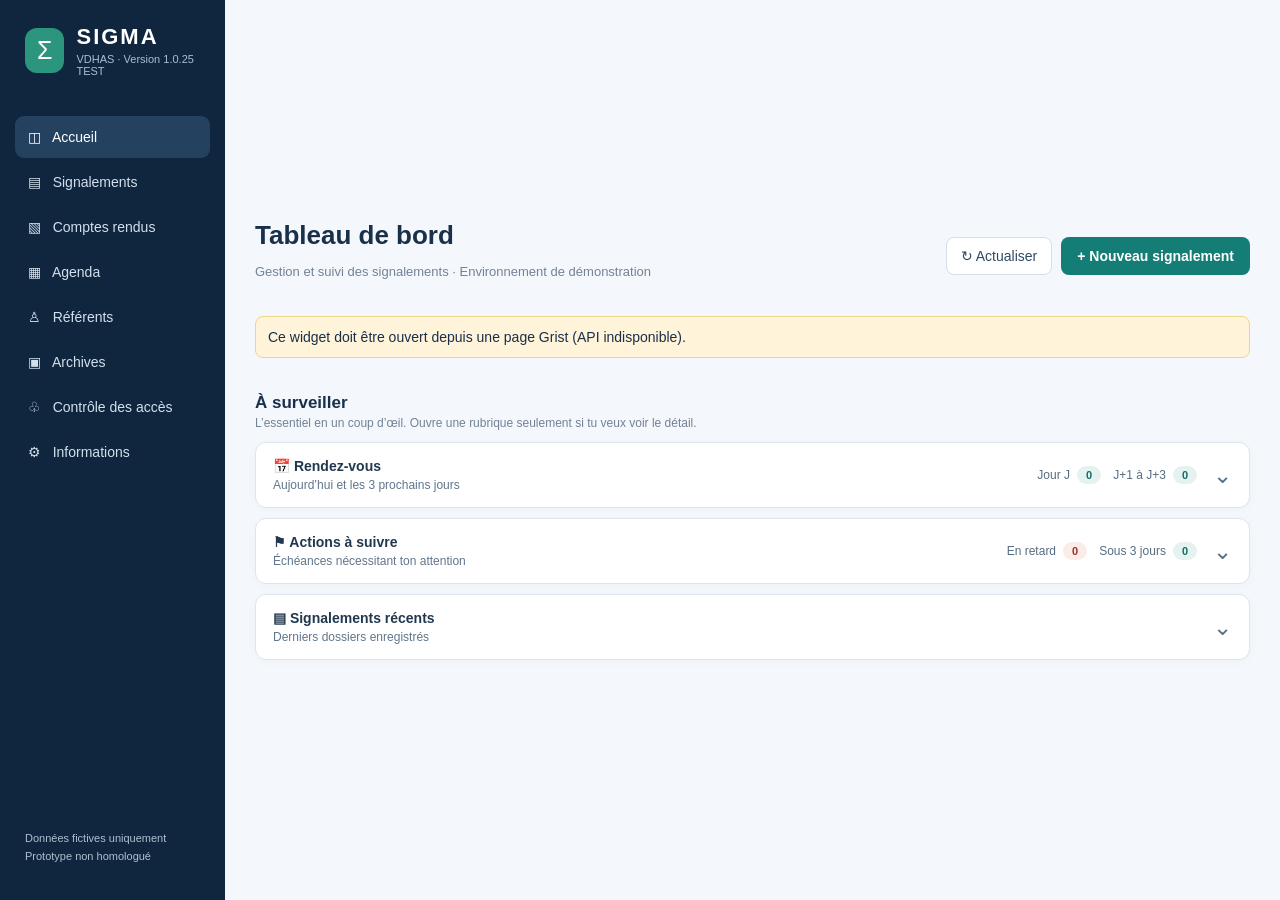
==== commit 5fd64aff: "Add files via upload" ====
--- a/index.html
+++ b/index.html
@@ -1,7 +1,7 @@
 <!DOCTYPE html>
 
 <html lang="fr"><head><meta charset="utf-8"/><meta content="width=device-width,initial-scale=1" name="viewport"/><title>SIGMA — Signalements</title><link href="style.css" rel="stylesheet"/><script src="https://docs.getgrist.com/grist-plugin-api.js"></script></head>
-<body><div class="shell"><aside class="sidebar"><div class="brand"><span class="brand-icon">Σ</span><div><strong>SIGMA</strong><small>VDHAS · Version 1.0.24 TEST</small></div></div><nav><button class="nav active" data-view="dashboard">◫   Accueil</button><button class="nav" data-view="dossiers">▤   Signalements</button><button class="nav" data-view="documents">▧   Comptes rendus</button><button class="nav" data-view="agenda">▦   Agenda</button><button class="nav" data-view="users">♙   Référents</button><button class="nav" data-view="archives">▣   Archives</button><button class="nav" data-view="audit">♧   Contrôle des accès</button><button class="nav" data-view="settings">⚙   Informations</button></nav><div class="side-foot">Données fictives uniquement<br/>Prototype non homologué</div></aside>
+<body><div class="shell"><aside class="sidebar"><div class="brand"><span class="brand-icon">Σ</span><div><strong>SIGMA</strong><small>VDHAS · Version 1.0.25 TEST</small></div></div><nav><button class="nav active" data-view="dashboard">◫   Accueil</button><button class="nav" data-view="dossiers">▤   Signalements</button><button class="nav" data-view="documents">▧   Comptes rendus</button><button class="nav" data-view="agenda">▦   Agenda</button><button class="nav" data-view="users">♙   Référents</button><button class="nav" data-view="archives">▣   Archives</button><button class="nav" data-view="audit">♧   Contrôle des accès</button><button class="nav" data-view="settings">⚙   Informations</button></nav><div class="side-foot">Données fictives uniquement<br/>Prototype non homologué</div></aside>
 <main><header><div><h1 id="page-title">Tableau de bord</h1><p class="muted">Gestion et suivi des signalements · Environnement de démonstration</p></div><div class="head-actions"><button class="secondary" id="refresh">↻ Actualiser</button><button class="primary" id="add">+ Nouveau signalement</button></div></header><div aria-live="polite" id="notice" role="status"></div><section class="view" id="dashboard">
 <div class="metrics" id="metrics"></div>
 <div class="sigma-home-intro"><h2>À surveiller</h2><p class="muted">L’essentiel en un coup d’œil. Ouvre une rubrique seulement si tu veux voir le détail.</p></div>
